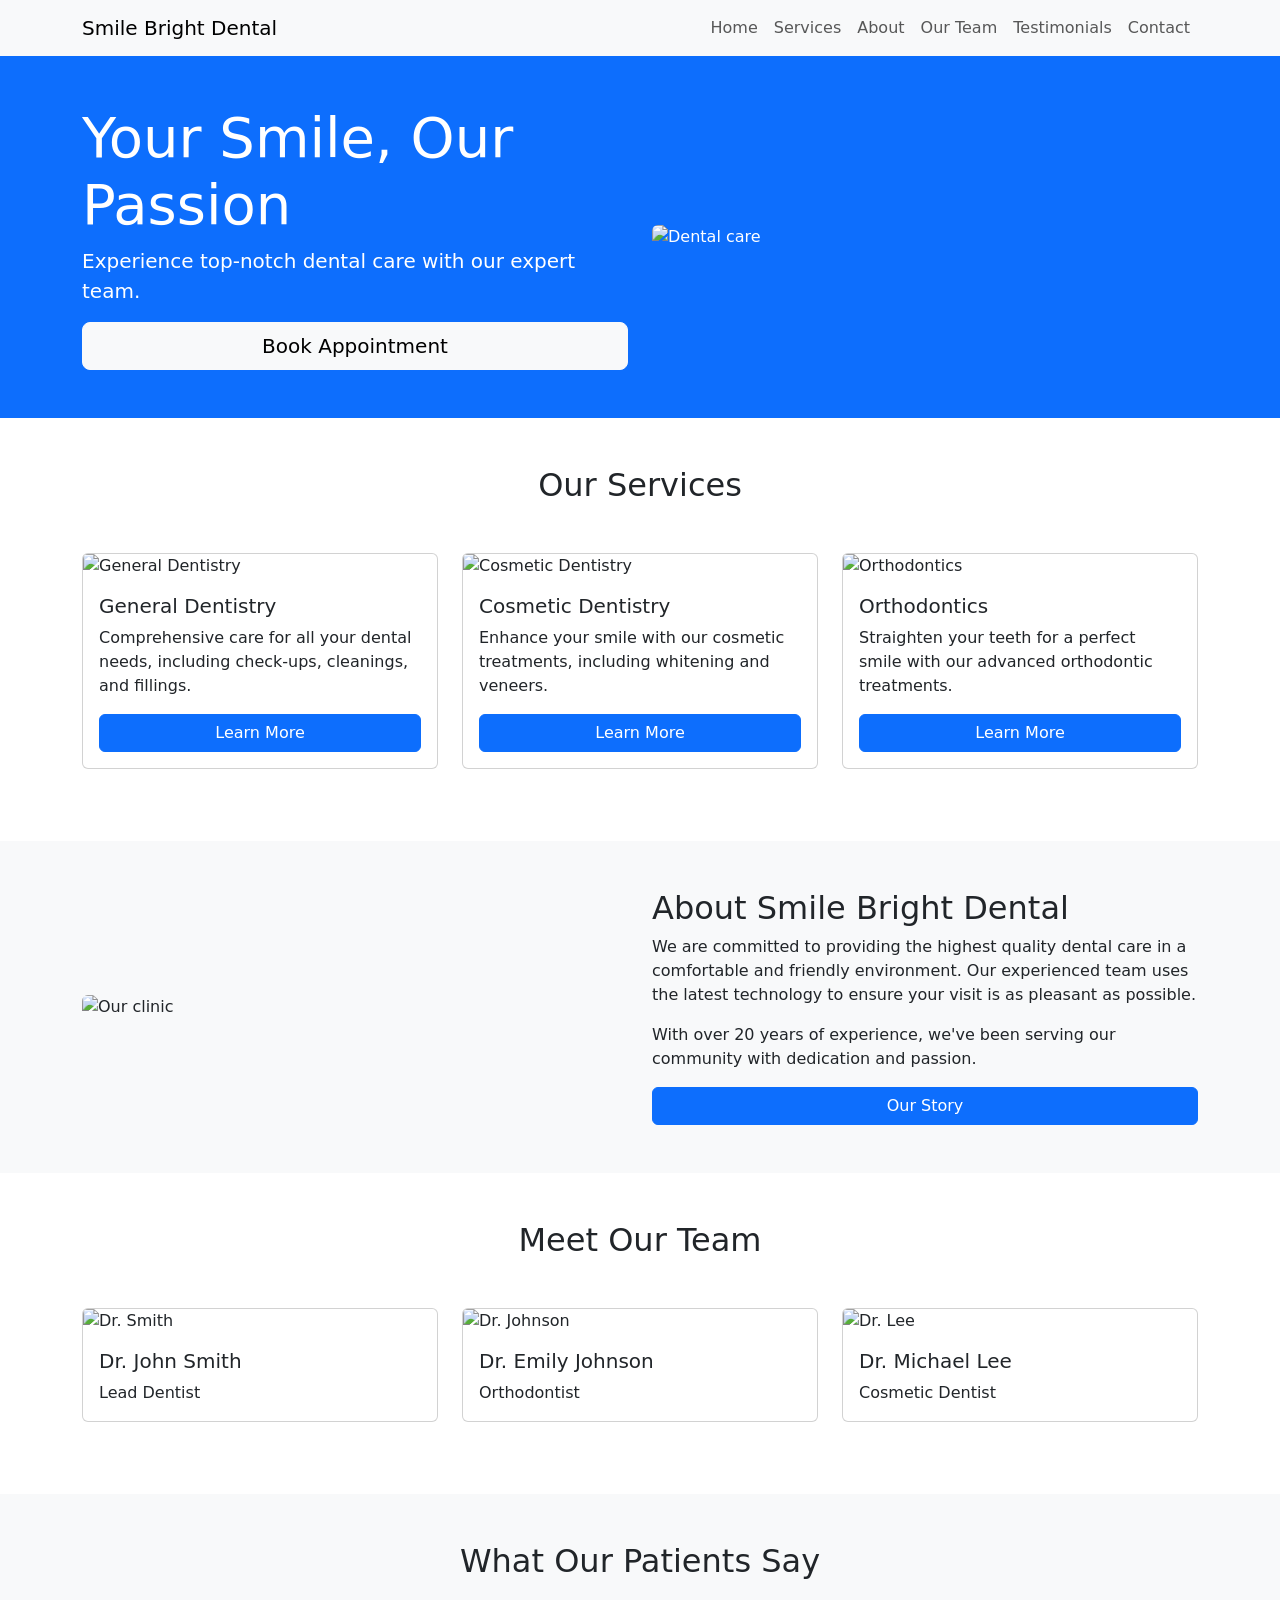
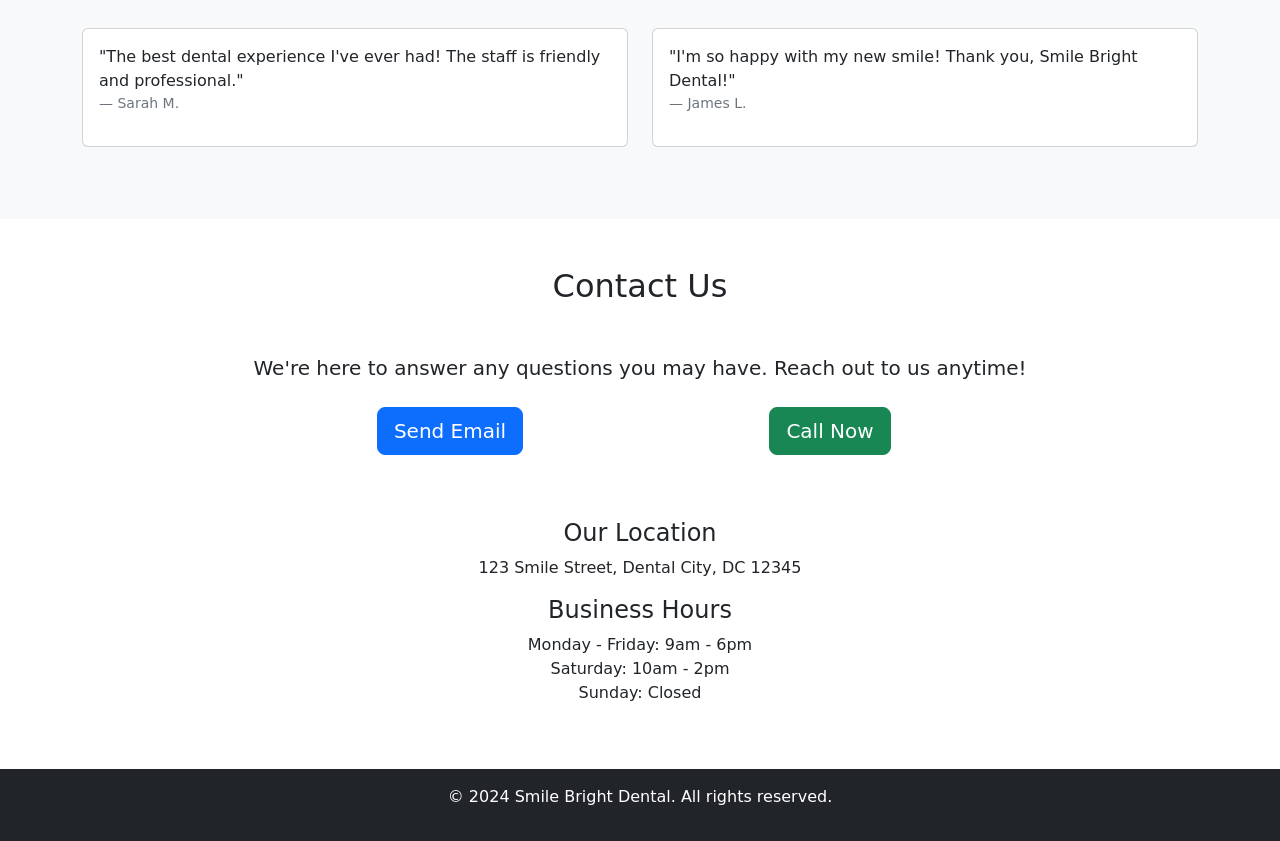
==== index.html @ 61d8b062 "index.html finished" ====
<!DOCTYPE html>
<html lang="en">
<head>
    <meta charset="UTF-8">
    <meta name="viewport" content="width=device-width, initial-scale=1.0">
    <title>Smile Bright Dental</title>
    <link href="https://cdnjs.cloudflare.com/ajax/libs/bootstrap/5.3.0/css/bootstrap.min.css" rel="stylesheet">
    <style>
        .service-card:hover, .team-card:hover {
            transform: translateY(-5px);
            box-shadow: 0 4px 8px rgba(0,0,0,0.1);
            transition: all 0.3s ease;
        }
        .btn-center {
            display: block;
            margin: 0 auto;
        }
    </style>
</head>
<body>
    <!-- Navigation -->
    <nav class="navbar navbar-expand-lg navbar-light bg-light sticky-top">
        <div class="container">
            <a class="navbar-brand" href="#">Smile Bright Dental</a>
            <button class="navbar-toggler" type="button" data-bs-toggle="collapse" data-bs-target="#navbarNav">
                <span class="navbar-toggler-icon"></span>
            </button>
            <div class="collapse navbar-collapse" id="navbarNav">
                <ul class="navbar-nav ms-auto">
                    <li class="nav-item"><a class="nav-link" href="#home">Home</a></li>
                    <li class="nav-item"><a class="nav-link" href="#services">Services</a></li>
                    <li class="nav-item"><a class="nav-link" href="#about">About</a></li>
                    <li class="nav-item"><a class="nav-link" href="#team">Our Team</a></li>
                    <li class="nav-item"><a class="nav-link" href="#testimonials">Testimonials</a></li>
                    <li class="nav-item"><a class="nav-link" href="#contact">Contact</a></li>
                </ul>
            </div>
        </div>
    </nav>

    <!-- Hero Section -->
    <section id="home" class="bg-primary text-white py-5">
        <div class="container">
            <div class="row align-items-center">
                <div class="col-lg-6">
                    <h1 class="display-4">Your Smile, Our Passion</h1>
                    <p class="lead">Experience top-notch dental care with our expert team.</p>
                    <a href="#contact" class="btn btn-light btn-lg btn-center">Book Appointment</a>
                </div>
                <div class="col-lg-6">
                    <img src="/api/placeholder/600/400" alt="Dental care" class="img-fluid rounded">
                </div>
            </div>
        </div>
    </section>

    <!-- Services Section -->
    <section id="services" class="py-5">
        <div class="container">
            <h2 class="text-center mb-5">Our Services</h2>
            <div class="row">
                <div class="col-md-4 mb-4">
                    <div class="card service-card h-100">
                        <img src="/api/placeholder/400/300" alt="General Dentistry" class="card-img-top">
                        <div class="card-body">
                            <h5 class="card-title">General Dentistry</h5>
                            <p class="card-text">Comprehensive care for all your dental needs, including check-ups, cleanings, and fillings.</p>
                            <a href="#" class="btn btn-primary btn-center">Learn More</a>
                        </div>
                    </div>
                </div>
                <div class="col-md-4 mb-4">
                    <div class="card service-card h-100">
                        <img src="/api/placeholder/400/300" alt="Cosmetic Dentistry" class="card-img-top">
                        <div class="card-body">
                            <h5 class="card-title">Cosmetic Dentistry</h5>
                            <p class="card-text">Enhance your smile with our cosmetic treatments, including whitening and veneers.</p>
                            <a href="#" class="btn btn-primary btn-center">Learn More</a>
                        </div>
                    </div>
                </div>
                <div class="col-md-4 mb-4">
                    <div class="card service-card h-100">
                        <img src="/api/placeholder/400/300" alt="Orthodontics" class="card-img-top">
                        <div class="card-body">
                            <h5 class="card-title">Orthodontics</h5>
                            <p class="card-text">Straighten your teeth for a perfect smile with our advanced orthodontic treatments.</p>
                            <a href="#" class="btn btn-primary btn-center">Learn More</a>
                        </div>
                    </div>
                </div>
            </div>
        </div>
    </section>

    <!-- About Section -->
    <section id="about" class="bg-light py-5">
        <div class="container">
            <div class="row align-items-center">
                <div class="col-lg-6">
                    <img src="/api/placeholder/600/400" alt="Our clinic" class="img-fluid rounded">
                </div>
                <div class="col-lg-6">
                    <h2>About Smile Bright Dental</h2>
                    <p>We are committed to providing the highest quality dental care in a comfortable and friendly environment. Our experienced team uses the latest technology to ensure your visit is as pleasant as possible.</p>
                    <p>With over 20 years of experience, we've been serving our community with dedication and passion.</p>
                    <a href="#" class="btn btn-primary btn-center">Our Story</a>
                </div>
            </div>
        </div>
    </section>

    <!-- Team Section -->
    <section id="team" class="py-5">
        <div class="container">
            <h2 class="text-center mb-5">Meet Our Team</h2>
            <div class="row">
                <div class="col-md-4 mb-4">
                    <div class="card team-card">
                        <img src="/api/placeholder/400/400" alt="Dr. Smith" class="card-img-top">
                        <div class="card-body">
                            <h5 class="card-title">Dr. John Smith</h5>
                            <p class="card-text">Lead Dentist</p>
                        </div>
                    </div>
                </div>
                <div class="col-md-4 mb-4">
                    <div class="card team-card">
                        <img src="/api/placeholder/400/400" alt="Dr. Johnson" class="card-img-top">
                        <div class="card-body">
                            <h5 class="card-title">Dr. Emily Johnson</h5>
                            <p class="card-text">Orthodontist</p>
                        </div>
                    </div>
                </div>
                <div class="col-md-4 mb-4">
                    <div class="card team-card">
                        <img src="/api/placeholder/400/400" alt="Dr. Lee" class="card-img-top">
                        <div class="card-body">
                            <h5 class="card-title">Dr. Michael Lee</h5>
                            <p class="card-text">Cosmetic Dentist</p>
                        </div>
                    </div>
                </div>
            </div>
        </div>
    </section>

    <!-- Testimonials Section -->
    <section id="testimonials" class="bg-light py-5">
        <div class="container">
            <h2 class="text-center mb-5">What Our Patients Say</h2>
            <div class="row">
                <div class="col-md-6 mb-4">
                    <div class="card">
                        <div class="card-body">
                            <p class="card-text">"The best dental experience I've ever had! The staff is friendly and professional."</p>
                            <footer class="blockquote-footer">Sarah M.</footer>
                        </div>
                    </div>
                </div>
                <div class="col-md-6 mb-4">
                    <div class="card">
                        <div class="card-body">
                            <p class="card-text">"I'm so happy with my new smile! Thank you, Smile Bright Dental!"</p>
                            <footer class="blockquote-footer">James L.</footer>
                        </div>
                    </div>
                </div>
            </div>
        </div>
    </section>

    <!-- Contact Section -->
    <section id="contact" class="py-5">
        <div class="container text-center">
            <h2 class="mb-5">Contact Us</h2>
            <p class="lead mb-4">We're here to answer any questions you may have. Reach out to us anytime!</p>
            <div class="row justify-content-center">
                <div class="col-md-4 mb-3">
                    <a href="mailto:info@smilebrightdental.com" class="btn btn-primary btn-lg btn-block">Send Email</a>
                </div>
                <div class="col-md-4 mb-3">
                    <a href="tel:+11234567890" class="btn btn-success btn-lg btn-block">Call Now</a>
                </div>
            </div>
            <div class="mt-5">
                <h4>Our Location</h4>
                <p>123 Smile Street, Dental City, DC 12345</p>
                <h4>Business Hours</h4>
                <p>Monday - Friday: 9am - 6pm<br>Saturday: 10am - 2pm<br>Sunday: Closed</p>
            </div>
        </div>
    </section>

    <!-- Footer -->
    <footer class="bg-dark text-white text-center py-3">
        <p>&copy; 2024 Smile Bright Dental. All rights reserved.</p>
    </footer>

    <script src="https://cdnjs.cloudflare.com/ajax/libs/bootstrap/5.3.0/js/bootstrap.bundle.min.js"></script>
</body>
</html>
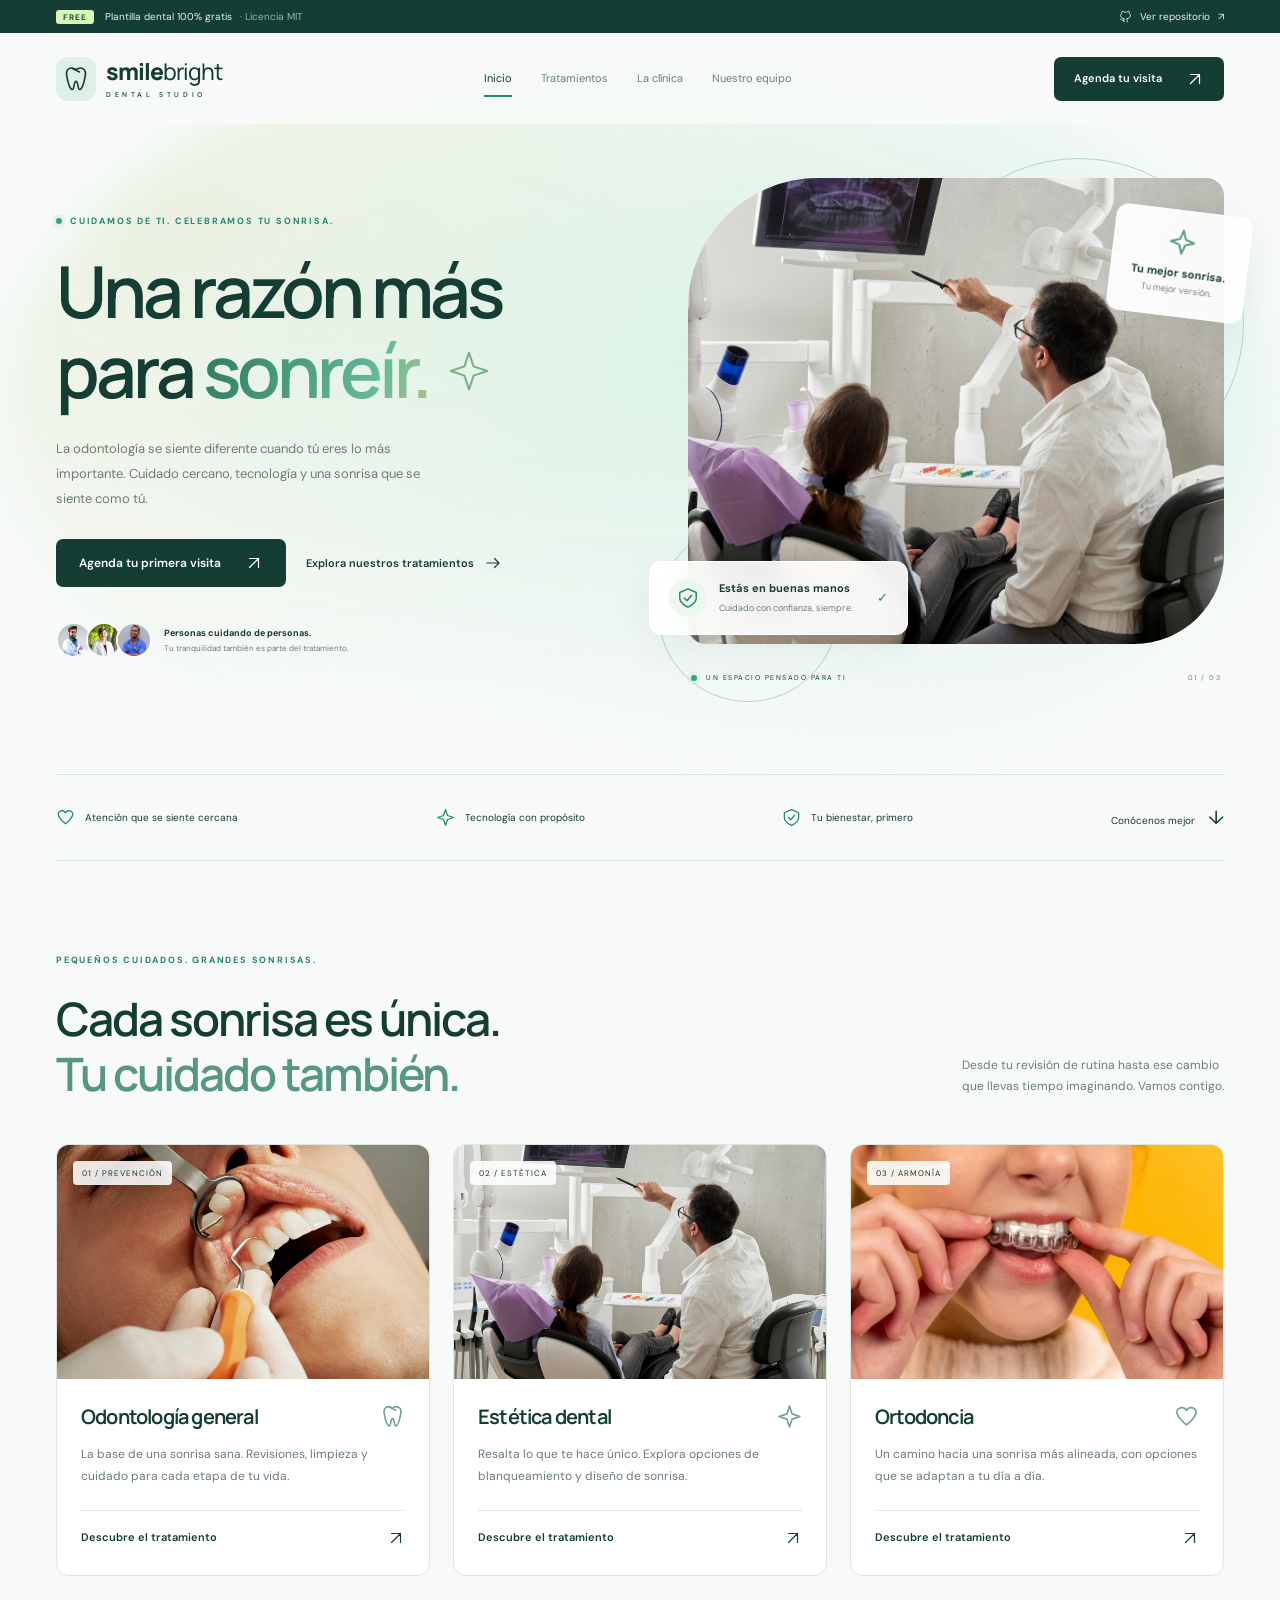
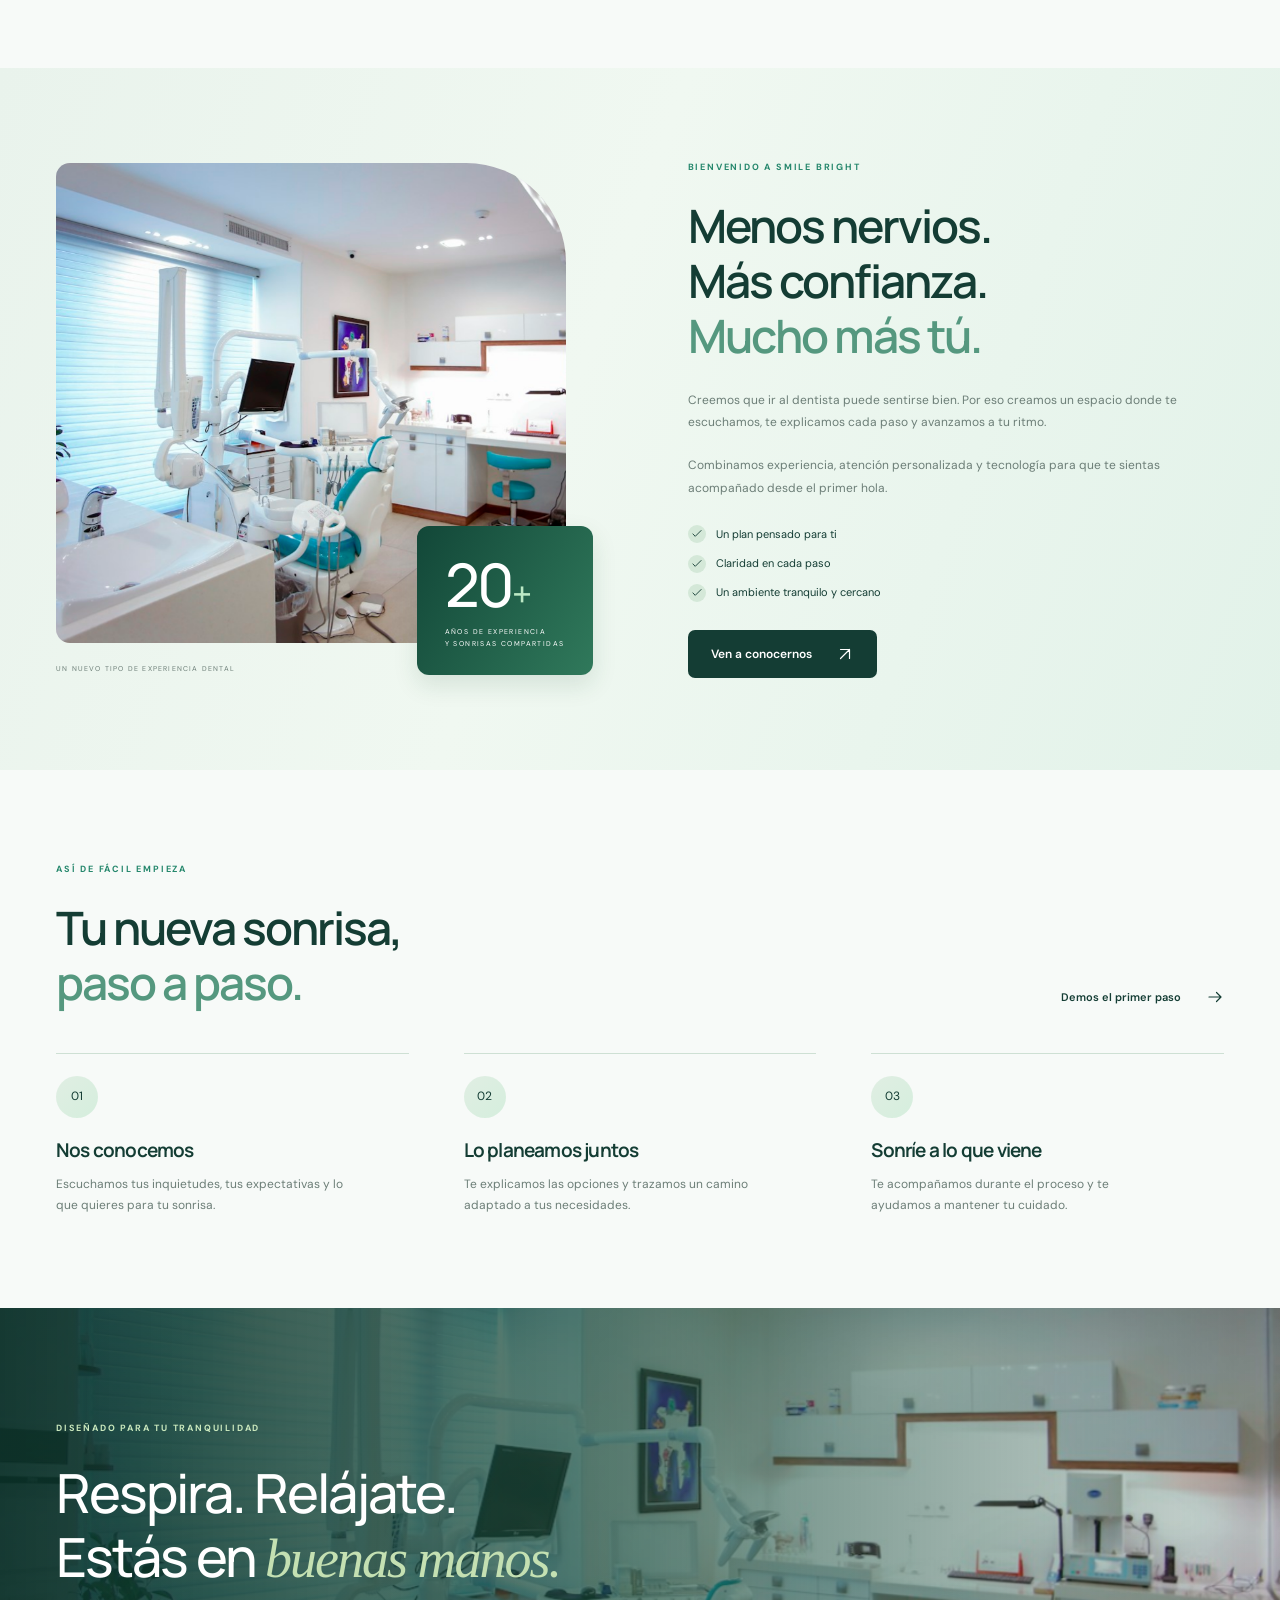
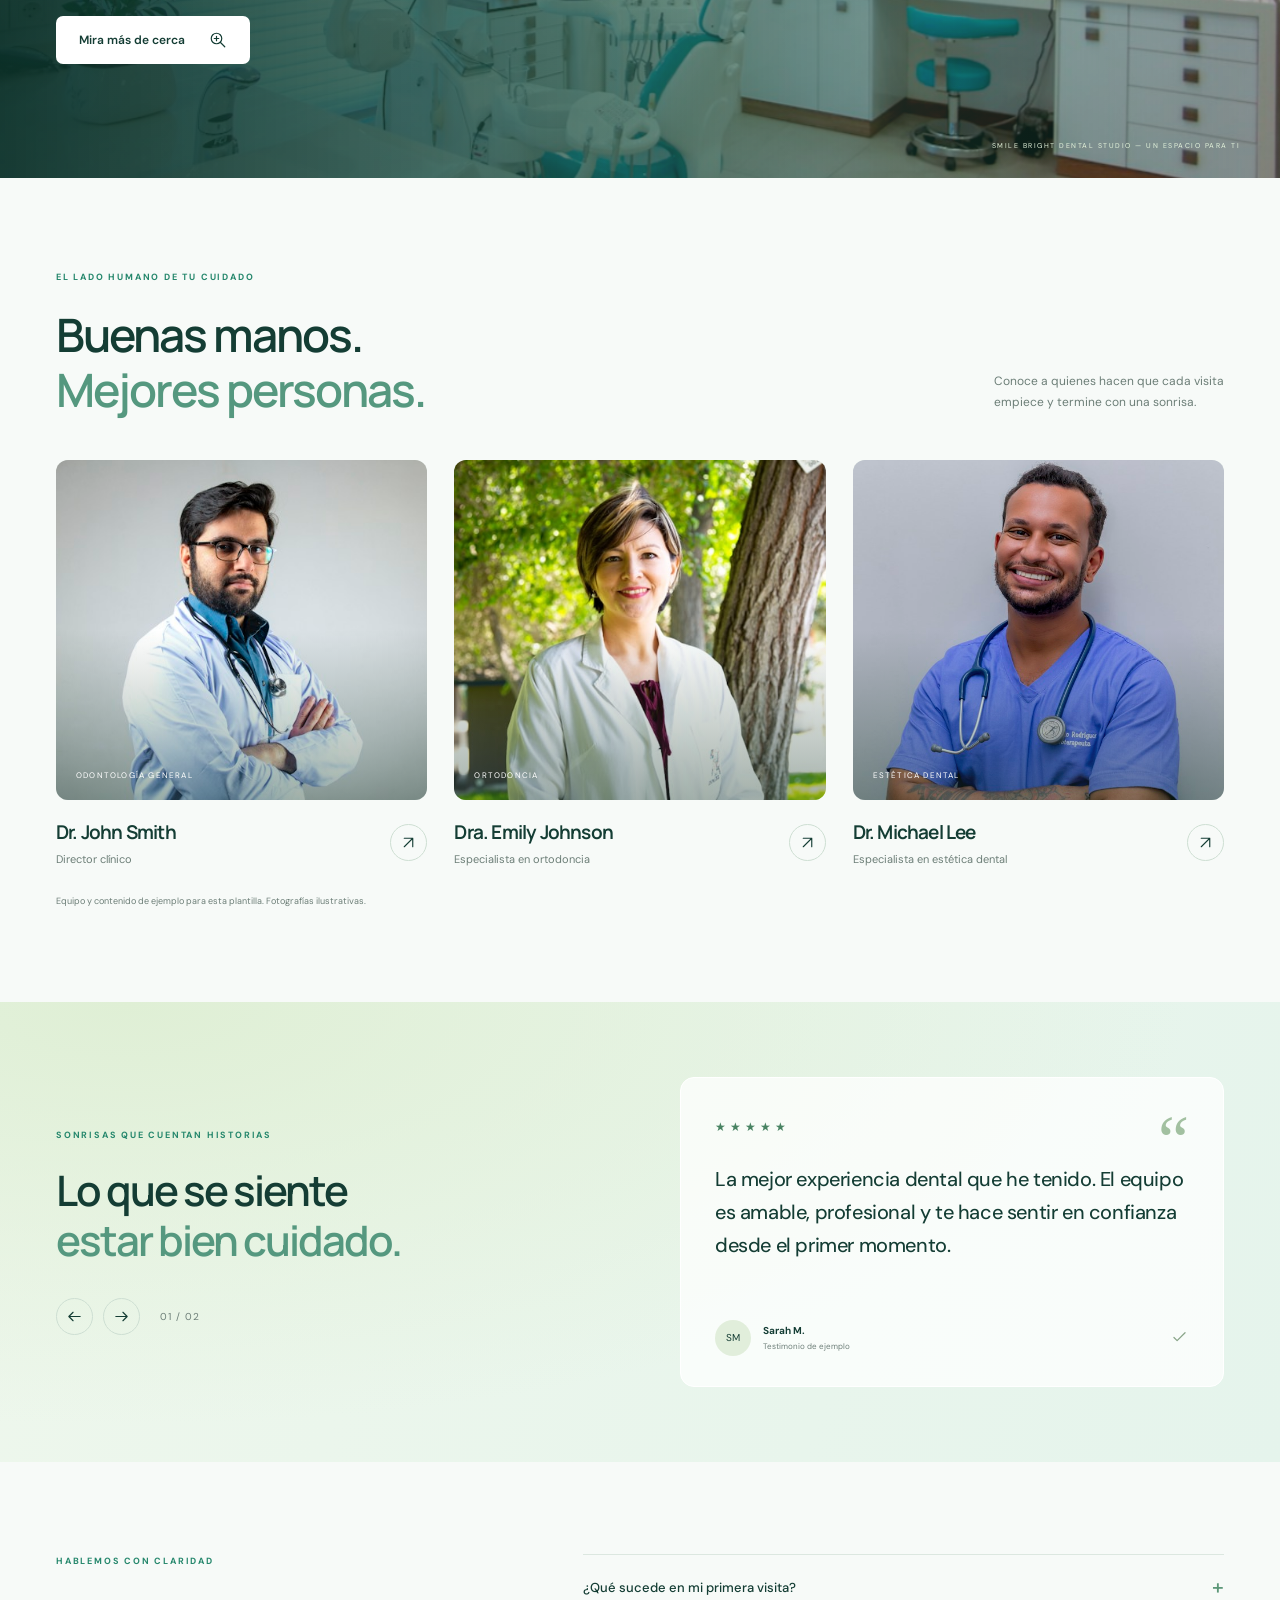
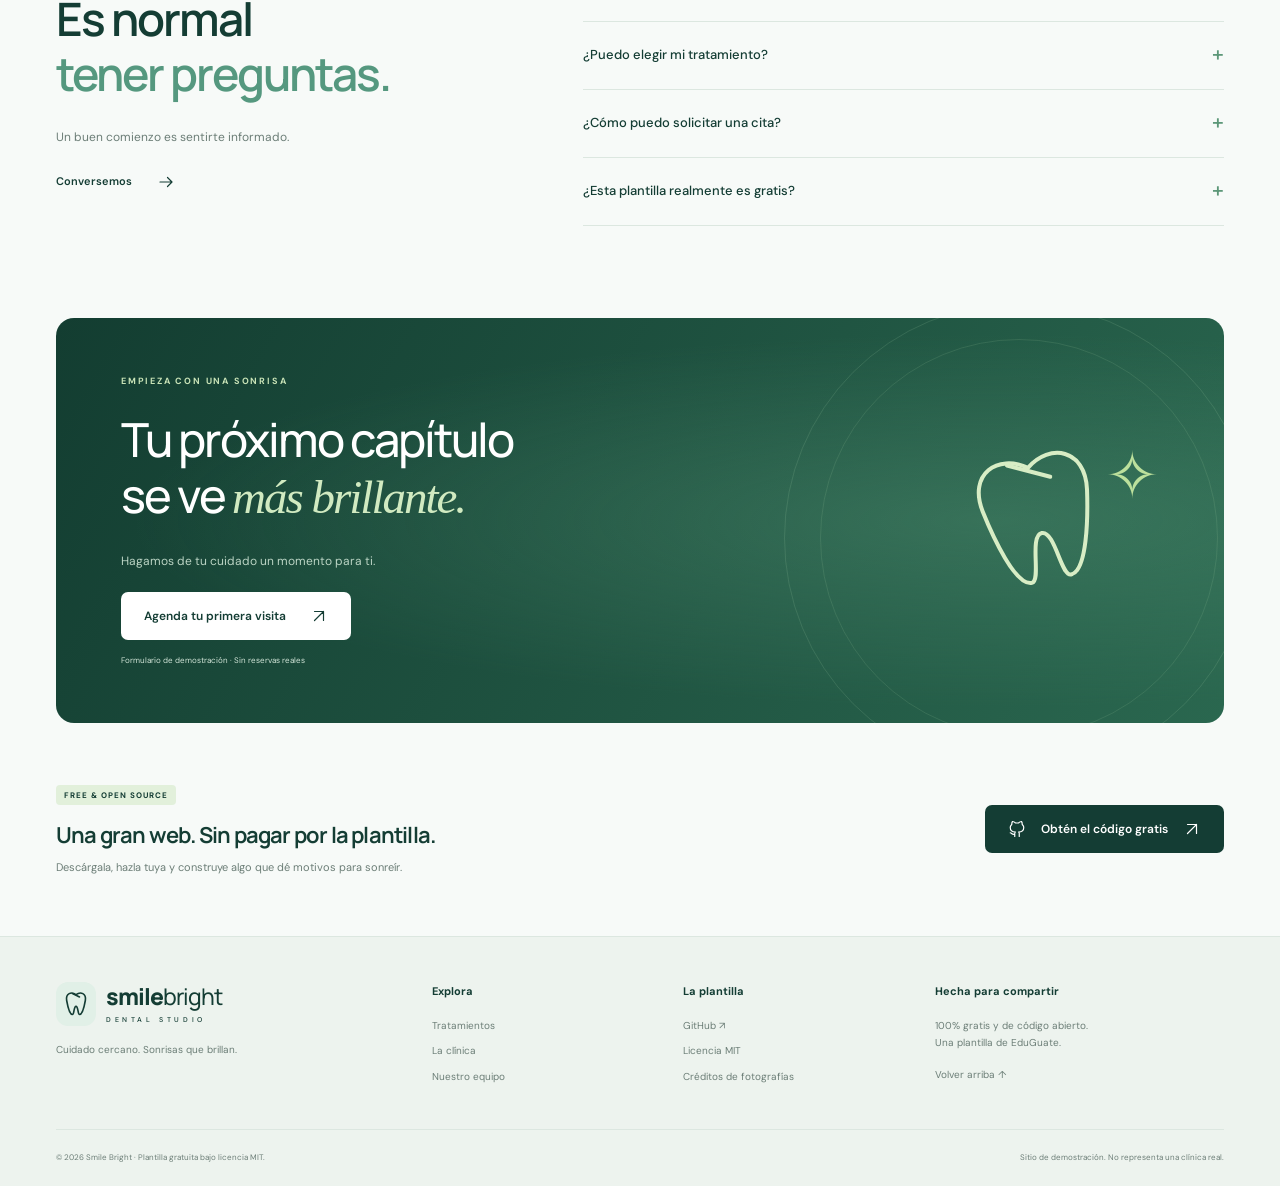
==== commit fdf4bf27: "Redesign Smile Bright Dental template New layout with real photography replacing broken placeholder " ====
--- a/index.html
+++ b/index.html
@@ -1,203 +1,59 @@
-<!DOCTYPE html>
-<html lang="en">
+<!doctype html>
+<html lang="es">
 <head>
-    <meta charset="UTF-8">
-    <meta name="viewport" content="width=device-width, initial-scale=1.0">
-    <title>Smile Bright Dental</title>
-    <link href="https://cdnjs.cloudflare.com/ajax/libs/bootstrap/5.3.0/css/bootstrap.min.css" rel="stylesheet">
-    <style>
-        .service-card:hover, .team-card:hover {
-            transform: translateY(-5px);
-            box-shadow: 0 4px 8px rgba(0,0,0,0.1);
-            transition: all 0.3s ease;
-        }
-        .btn-center {
-            display: block;
-            margin: 0 auto;
-        }
-    </style>
+  <meta charset="utf-8">
+  <meta name="viewport" content="width=device-width, initial-scale=1">
+  <meta name="theme-color" content="#f5faf8">
+  <meta name="description" content="Smile Bright: una plantilla dental gratuita y de código abierto. Diseño moderno, fotografías y una experiencia que te hará sonreír.">
+  <title>Smile Bright — Una razón más para sonreír · Free template</title>
+  <link rel="icon" type="image/svg+xml" href="favicon.svg">
+  <link rel="stylesheet" href="styles.css">
+  <link rel="preload" as="image" href="assets/hero.jpg">
+  <script src="app.js" defer></script>
 </head>
 <body>
-    <!-- Navigation -->
-    <nav class="navbar navbar-expand-lg navbar-light bg-light sticky-top">
-        <div class="container">
-            <a class="navbar-brand" href="#">Smile Bright Dental</a>
-            <button class="navbar-toggler" type="button" data-bs-toggle="collapse" data-bs-target="#navbarNav">
-                <span class="navbar-toggler-icon"></span>
-            </button>
-            <div class="collapse navbar-collapse" id="navbarNav">
-                <ul class="navbar-nav ms-auto">
-                    <li class="nav-item"><a class="nav-link" href="#home">Home</a></li>
-                    <li class="nav-item"><a class="nav-link" href="#services">Services</a></li>
-                    <li class="nav-item"><a class="nav-link" href="#about">About</a></li>
-                    <li class="nav-item"><a class="nav-link" href="#team">Our Team</a></li>
-                    <li class="nav-item"><a class="nav-link" href="#testimonials">Testimonials</a></li>
-                    <li class="nav-item"><a class="nav-link" href="#contact">Contact</a></li>
-                </ul>
-            </div>
-        </div>
-    </nav>
-
-    <!-- Hero Section -->
-    <section id="home" class="bg-primary text-white py-5">
-        <div class="container">
-            <div class="row align-items-center">
-                <div class="col-lg-6">
-                    <h1 class="display-4">Your Smile, Our Passion</h1>
-                    <p class="lead">Experience top-notch dental care with our expert team.</p>
-                    <a href="#contact" class="btn btn-light btn-lg btn-center">Book Appointment</a>
-                </div>
-                <div class="col-lg-6">
-                    <img src="/api/placeholder/600/400" alt="Dental care" class="img-fluid rounded">
-                </div>
-            </div>
-        </div>
+  <a class="skip" href="#main">Saltar al contenido</a>
+  <svg class="symbols" xmlns="http://www.w3.org/2000/svg" aria-hidden="true"><defs>
+    <symbol id="tooth" viewBox="0 0 24 24"><path d="M12 4C8 1 3 3 4 9c.7 4 2.5 12 5 12 1.5 0 1-7 3-7s1.5 7 3 7c2.5 0 4.3-8 5-12 1-6-4-8-8-5Z"/><path d="m9 3 6 3"/></symbol>
+    <symbol id="arrow" viewBox="0 0 24 24"><path d="M4 12h16m-6-6 6 6-6 6"/></symbol>
+    <symbol id="up" viewBox="0 0 24 24"><path d="m6 18 12-12M6 6h12v12"/></symbol>
+    <symbol id="spark" viewBox="0 0 24 24"><path d="m12 2 2.5 7.5L22 12l-7.5 2.5L12 22l-2.5-7.5L2 12l7.5-2.5Z"/></symbol>
+    <symbol id="check" viewBox="0 0 24 24"><path d="m5 12 4 4L19 6"/></symbol>
+    <symbol id="heart" viewBox="0 0 24 24"><path d="M20 5a5 5 0 0 0-8 1 5 5 0 0 0-8-1c-5 5 8 15 8 15S25 10 20 5Z"/></symbol>
+    <symbol id="calendar" viewBox="0 0 24 24"><rect x="3" y="5" width="18" height="16" rx="3"/><path d="M7 3v5m10-5v5M3 11h18m-13 5h2m4 0h2"/></symbol>
+    <symbol id="shield" viewBox="0 0 24 24"><path d="m12 2 9 4v6c0 6-9 10-9 10S3 18 3 12V6Z"/><path d="m8 12 3 3 5-6"/></symbol>
+    <symbol id="close" viewBox="0 0 24 24"><path d="m6 6 12 12M6 18 18 6"/></symbol>
+    <symbol id="zoom" viewBox="0 0 24 24"><circle cx="10" cy="10" r="7"/><path d="m15 15 6 6M7 10h6m-3-3v6"/></symbol>
+    <symbol id="github" viewBox="0 0 24 24"><path d="M9 19c-4 1-4-2-6-2m12 5v-4c0-1-.3-2-1-2 4 0 7-2 7-6 0-2-1-3-2-4 0-1 0-3-1-4-2 0-4 2-4 2h-4S8 2 6 2C5 3 5 5 5 6c-1 1-2 2-2 4 0 4 3 6 7 6-.7 0-1 1-1 2v4"/></symbol>
+  </defs></svg>
+  <header class="header">
+    <div class="free-bar"><div class="container"><span><b>FREE</b> Plantilla dental 100% gratis <span class="license">· Licencia MIT</span></span><a href="https://github.com/EduGuate/DenthalBootstrapTheme" target="_blank" rel="noopener noreferrer"><svg><use href="#github"/></svg> Ver repositorio <span>↗</span></a></div></div>
+    <div class="nav container"><a class="brand" href="#home" aria-label="Smile Bright, inicio"><span class="brand-icon"><svg><use href="#tooth"/></svg></span><span>smile<span class="brand-light">bright</span><small>DENTAL STUDIO</small></span></a><nav id="navigation" aria-label="Navegación principal"><a class="active" href="#home">Inicio</a><a href="#services">Tratamientos</a><a href="#about">La clínica</a><a href="#team">Nuestro equipo</a></nav><button class="button button-dark nav-book" data-book>Agenda tu visita <svg><use href="#up"/></svg></button><button class="menu" aria-label="Abrir menú" aria-controls="navigation" aria-expanded="false"><span></span><span></span></button></div>
+    <div class="scroll-progress" aria-hidden="true"></div>
+  </header>
+  <main id="main">
+    <section class="hero container" id="home" aria-labelledby="hero-title"><div class="hero-glow" aria-hidden="true"></div>
+      <div class="hero-copy"><p class="eyebrow"><span class="live-dot"></span> CUIDAMOS DE TI. CELEBRAMOS TU SONRISA.</p><h1 id="hero-title">Una razón más<br>para <span class="gradient-text">sonreír.</span><svg class="title-spark"><use href="#spark"/></svg></h1><p class="hero-description">La odontología se siente diferente cuando tú eres lo más importante. Cuidado cercano, tecnología y una sonrisa que se siente como tú.</p><div class="hero-actions"><button class="button button-dark" data-book>Agenda tu primera visita <svg><use href="#up"/></svg></button><a class="button button-plain" href="#services">Explora nuestros tratamientos <svg><use href="#arrow"/></svg></a></div><div class="hero-trust"><div class="avatars"><img src="assets/doctor-john.jpg" alt="" width="42" height="42"><img src="assets/doctor-emily.jpg" alt="" width="42" height="42"><img src="assets/doctor-michael.jpg" alt="" width="42" height="42"></div><p><strong>Personas cuidando de personas.</strong><span>Tu tranquilidad también es parte del tratamiento.</span></p></div></div>
+      <div class="hero-visual"><div class="orbit orbit-one"></div><div class="orbit orbit-two"></div><button class="hero-photo photo-zoom" data-image="assets/hero.jpg" data-caption="Un cuidado que comienza escuchándote" aria-label="Ampliar imagen de la consulta dental"><img src="assets/hero.jpg" alt="Dentista explicando una radiografía a su paciente" width="1400" height="1050" fetchpriority="high"><span class="zoom-hint"><svg><use href="#zoom"/></svg></span></button><div class="floating-card care-card"><span class="round-icon"><svg><use href="#shield"/></svg></span><div><strong>Estás en buenas manos</strong><span>Cuidado con confianza, siempre.</span></div><span class="tiny-check">✓</span></div><div class="floating-card smile-card"><svg><use href="#spark"/></svg><strong>Tu mejor sonrisa.</strong><span>Tu mejor versión.</span></div><div class="photo-caption"><span class="live-dot"></span> UN ESPACIO PENSADO PARA TI <span>01 / 03</span></div></div>
     </section>
-
-    <!-- Services Section -->
-    <section id="services" class="py-5">
-        <div class="container">
-            <h2 class="text-center mb-5">Our Services</h2>
-            <div class="row">
-                <div class="col-md-4 mb-4">
-                    <div class="card service-card h-100">
-                        <img src="/api/placeholder/400/300" alt="General Dentistry" class="card-img-top">
-                        <div class="card-body">
-                            <h5 class="card-title">General Dentistry</h5>
-                            <p class="card-text">Comprehensive care for all your dental needs, including check-ups, cleanings, and fillings.</p>
-                            <a href="#" class="btn btn-primary btn-center">Learn More</a>
-                        </div>
-                    </div>
-                </div>
-                <div class="col-md-4 mb-4">
-                    <div class="card service-card h-100">
-                        <img src="/api/placeholder/400/300" alt="Cosmetic Dentistry" class="card-img-top">
-                        <div class="card-body">
-                            <h5 class="card-title">Cosmetic Dentistry</h5>
-                            <p class="card-text">Enhance your smile with our cosmetic treatments, including whitening and veneers.</p>
-                            <a href="#" class="btn btn-primary btn-center">Learn More</a>
-                        </div>
-                    </div>
-                </div>
-                <div class="col-md-4 mb-4">
-                    <div class="card service-card h-100">
-                        <img src="/api/placeholder/400/300" alt="Orthodontics" class="card-img-top">
-                        <div class="card-body">
-                            <h5 class="card-title">Orthodontics</h5>
-                            <p class="card-text">Straighten your teeth for a perfect smile with our advanced orthodontic treatments.</p>
-                            <a href="#" class="btn btn-primary btn-center">Learn More</a>
-                        </div>
-                    </div>
-                </div>
-            </div>
-        </div>
-    </section>
-
-    <!-- About Section -->
-    <section id="about" class="bg-light py-5">
-        <div class="container">
-            <div class="row align-items-center">
-                <div class="col-lg-6">
-                    <img src="/api/placeholder/600/400" alt="Our clinic" class="img-fluid rounded">
-                </div>
-                <div class="col-lg-6">
-                    <h2>About Smile Bright Dental</h2>
-                    <p>We are committed to providing the highest quality dental care in a comfortable and friendly environment. Our experienced team uses the latest technology to ensure your visit is as pleasant as possible.</p>
-                    <p>With over 20 years of experience, we've been serving our community with dedication and passion.</p>
-                    <a href="#" class="btn btn-primary btn-center">Our Story</a>
-                </div>
-            </div>
-        </div>
-    </section>
-
-    <!-- Team Section -->
-    <section id="team" class="py-5">
-        <div class="container">
-            <h2 class="text-center mb-5">Meet Our Team</h2>
-            <div class="row">
-                <div class="col-md-4 mb-4">
-                    <div class="card team-card">
-                        <img src="/api/placeholder/400/400" alt="Dr. Smith" class="card-img-top">
-                        <div class="card-body">
-                            <h5 class="card-title">Dr. John Smith</h5>
-                            <p class="card-text">Lead Dentist</p>
-                        </div>
-                    </div>
-                </div>
-                <div class="col-md-4 mb-4">
-                    <div class="card team-card">
-                        <img src="/api/placeholder/400/400" alt="Dr. Johnson" class="card-img-top">
-                        <div class="card-body">
-                            <h5 class="card-title">Dr. Emily Johnson</h5>
-                            <p class="card-text">Orthodontist</p>
-                        </div>
-                    </div>
-                </div>
-                <div class="col-md-4 mb-4">
-                    <div class="card team-card">
-                        <img src="/api/placeholder/400/400" alt="Dr. Lee" class="card-img-top">
-                        <div class="card-body">
-                            <h5 class="card-title">Dr. Michael Lee</h5>
-                            <p class="card-text">Cosmetic Dentist</p>
-                        </div>
-                    </div>
-                </div>
-            </div>
-        </div>
-    </section>
-
-    <!-- Testimonials Section -->
-    <section id="testimonials" class="bg-light py-5">
-        <div class="container">
-            <h2 class="text-center mb-5">What Our Patients Say</h2>
-            <div class="row">
-                <div class="col-md-6 mb-4">
-                    <div class="card">
-                        <div class="card-body">
-                            <p class="card-text">"The best dental experience I've ever had! The staff is friendly and professional."</p>
-                            <footer class="blockquote-footer">Sarah M.</footer>
-                        </div>
-                    </div>
-                </div>
-                <div class="col-md-6 mb-4">
-                    <div class="card">
-                        <div class="card-body">
-                            <p class="card-text">"I'm so happy with my new smile! Thank you, Smile Bright Dental!"</p>
-                            <footer class="blockquote-footer">James L.</footer>
-                        </div>
-                    </div>
-                </div>
-            </div>
-        </div>
-    </section>
-
-    <!-- Contact Section -->
-    <section id="contact" class="py-5">
-        <div class="container text-center">
-            <h2 class="mb-5">Contact Us</h2>
-            <p class="lead mb-4">We're here to answer any questions you may have. Reach out to us anytime!</p>
-            <div class="row justify-content-center">
-                <div class="col-md-4 mb-3">
-                    <a href="mailto:info@smilebrightdental.com" class="btn btn-primary btn-lg btn-block">Send Email</a>
-                </div>
-                <div class="col-md-4 mb-3">
-                    <a href="tel:+11234567890" class="btn btn-success btn-lg btn-block">Call Now</a>
-                </div>
-            </div>
-            <div class="mt-5">
-                <h4>Our Location</h4>
-                <p>123 Smile Street, Dental City, DC 12345</p>
-                <h4>Business Hours</h4>
-                <p>Monday - Friday: 9am - 6pm<br>Saturday: 10am - 2pm<br>Sunday: Closed</p>
-            </div>
-        </div>
-    </section>
-
-    <!-- Footer -->
-    <footer class="bg-dark text-white text-center py-3">
-        <p>&copy; 2024 Smile Bright Dental. All rights reserved.</p>
-    </footer>
-
-    <script src="https://cdnjs.cloudflare.com/ajax/libs/bootstrap/5.3.0/js/bootstrap.bundle.min.js"></script>
+    <div class="benefits container reveal"><span><svg><use href="#heart"/></svg> Atención que se siente cercana</span><span><svg><use href="#spark"/></svg> Tecnología con propósito</span><span><svg><use href="#shield"/></svg> Tu bienestar, primero</span><a href="#services">Conócenos mejor <span>↓</span></a></div>
+    <section class="services section container" id="services" aria-labelledby="services-title"><div class="section-heading reveal"><div><p class="eyebrow">PEQUEÑOS CUIDADOS. GRANDES SONRISAS.</p><h2 id="services-title">Cada sonrisa es única.<br><span>Tu cuidado también.</span></h2></div><p>Desde tu revisión de rutina hasta ese cambio<br>que llevas tiempo imaginando. Vamos contigo.</p></div><div class="service-grid">
+      <article class="service-card reveal"><button class="service-image photo-zoom" data-image="assets/dental-care.jpg" data-caption="Odontología general" aria-label="Ampliar imagen de odontología general"><img src="assets/dental-care.jpg" alt="Revisión dental con un espejo de exploración" loading="lazy" width="1400" height="1050"><span class="image-label">01 / PREVENCIÓN</span><span class="zoom-hint"><svg><use href="#zoom"/></svg></span></button><div class="service-body"><div class="service-title"><h3>Odontología general</h3><svg><use href="#tooth"/></svg></div><p>La base de una sonrisa sana. Revisiones, limpieza y cuidado para cada etapa de tu vida.</p><button class="text-link" data-treatment="general">Descubre el tratamiento <svg><use href="#up"/></svg></button></div></article>
+      <article class="service-card reveal"><button class="service-image photo-zoom" data-image="assets/hero.jpg" data-caption="Un plan estético personalizado" aria-label="Ampliar imagen de consulta estética"><img src="assets/hero.jpg" alt="Consulta personalizada entre un dentista y su paciente" loading="lazy" width="1400" height="1050"><span class="image-label">02 / ESTÉTICA</span><span class="zoom-hint"><svg><use href="#zoom"/></svg></span></button><div class="service-body"><div class="service-title"><h3>Estética dental</h3><svg><use href="#spark"/></svg></div><p>Resalta lo que te hace único. Explora opciones de blanqueamiento y diseño de sonrisa.</p><button class="text-link" data-treatment="aesthetic">Descubre el tratamiento <svg><use href="#up"/></svg></button></div></article>
+      <article class="service-card reveal"><button class="service-image photo-zoom" data-image="assets/dentist.jpg" data-caption="Ortodoncia y alineadores" aria-label="Ampliar imagen de alineadores"><img src="assets/dentist.jpg" alt="Persona mostrando un alineador dental transparente" loading="lazy" width="900" height="600"><span class="image-label">03 / ARMONÍA</span><span class="zoom-hint"><svg><use href="#zoom"/></svg></span></button><div class="service-body"><div class="service-title"><h3>Ortodoncia</h3><svg><use href="#heart"/></svg></div><p>Un camino hacia una sonrisa más alineada, con opciones que se adaptan a tu día a día.</p><button class="text-link" data-treatment="orthodontics">Descubre el tratamiento <svg><use href="#up"/></svg></button></div></article>
+    </div></section>
+    <section class="about section" id="about" aria-labelledby="about-title"><div class="container about-grid"><div class="about-visual reveal"><button class="about-photo photo-zoom scroll-image" data-image="assets/clinic.jpg" data-caption="Un espacio para sentirte tranquilo" aria-label="Ampliar fotografía de la clínica"><img src="assets/clinic.jpg" alt="Consultorio luminoso con equipo dental y una silla turquesa" loading="lazy" width="1200" height="802"><span class="zoom-hint"><svg><use href="#zoom"/></svg></span></button><div class="experience"><strong>20<span>+</span></strong><p>AÑOS DE EXPERIENCIA<br>Y SONRISAS COMPARTIDAS</p></div><span class="visual-note">UN NUEVO TIPO DE EXPERIENCIA DENTAL</span></div><div class="about-copy reveal"><p class="eyebrow">BIENVENIDO A SMILE BRIGHT</p><h2 id="about-title">Menos nervios.<br>Más confianza.<br><span>Mucho más tú.</span></h2><p>Creemos que ir al dentista puede sentirse bien. Por eso creamos un espacio donde te escuchamos, te explicamos cada paso y avanzamos a tu ritmo.</p><p>Combinamos experiencia, atención personalizada y tecnología para que te sientas acompañado desde el primer hola.</p><div class="check-list"><span><svg><use href="#check"/></svg> Un plan pensado para ti</span><span><svg><use href="#check"/></svg> Claridad en cada paso</span><span><svg><use href="#check"/></svg> Un ambiente tranquilo y cercano</span></div><button class="button button-dark" data-book>Ven a conocernos <svg><use href="#up"/></svg></button></div></div></section>
+    <section class="journey section container" aria-labelledby="journey-title"><div class="section-heading reveal"><div><p class="eyebrow">ASÍ DE FÁCIL EMPIEZA</p><h2 id="journey-title">Tu nueva sonrisa,<br><span>paso a paso.</span></h2></div><a class="text-link" href="#contact">Demos el primer paso <svg><use href="#arrow"/></svg></a></div><div class="steps"><article class="step reveal"><span class="step-number">01</span><h3>Nos conocemos</h3><p>Escuchamos tus inquietudes, tus expectativas y lo que quieres para tu sonrisa.</p></article><article class="step reveal"><span class="step-number">02</span><h3>Lo planeamos juntos</h3><p>Te explicamos las opciones y trazamos un camino adaptado a tus necesidades.</p></article><article class="step reveal"><span class="step-number">03</span><h3>Sonríe a lo que viene</h3><p>Te acompañamos durante el proceso y te ayudamos a mantener tu cuidado.</p></article></div></section>
+    <section class="immersive" aria-label="Una experiencia dental diferente"><div class="immersive-image scroll-image"><img src="assets/clinic.jpg" alt="Vista de un consultorio dental moderno y luminoso" loading="lazy" width="1200" height="802"></div><div class="immersive-shade"></div><div class="container immersive-copy reveal"><p class="eyebrow">DISEÑADO PARA TU TRANQUILIDAD</p><h2>Respira. Relájate.<br>Estás en <em>buenas manos.</em></h2><button class="button button-white" data-image="assets/clinic.jpg" data-caption="Conoce nuestro espacio">Mira más de cerca <svg><use href="#zoom"/></svg></button></div><span class="immersive-label">SMILE BRIGHT DENTAL STUDIO — UN ESPACIO PARA TI</span></section>
+    <section class="team section container" id="team" aria-labelledby="team-title"><div class="section-heading reveal"><div><p class="eyebrow">EL LADO HUMANO DE TU CUIDADO</p><h2 id="team-title">Buenas manos.<br><span>Mejores personas.</span></h2></div><p>Conoce a quienes hacen que cada visita<br>empiece y termine con una sonrisa.</p></div><div class="team-grid"><article class="team-card reveal"><div class="team-photo"><img src="assets/doctor-john.jpg" alt="Retrato ilustrativo de un profesional de salud" loading="lazy" width="650" height="800"><span>ODONTOLOGÍA GENERAL</span></div><div><h3>Dr. John Smith</h3><p>Director clínico</p><button class="circle-button" data-team="john" aria-label="Conocer al Dr. John Smith"><svg><use href="#up"/></svg></button></div></article><article class="team-card reveal"><div class="team-photo"><img src="assets/doctor-emily.jpg" alt="Retrato ilustrativo de una profesional de salud" loading="lazy" width="650" height="800"><span>ORTODONCIA</span></div><div><h3>Dra. Emily Johnson</h3><p>Especialista en ortodoncia</p><button class="circle-button" data-team="emily" aria-label="Conocer a la Dra. Emily Johnson"><svg><use href="#up"/></svg></button></div></article><article class="team-card reveal"><div class="team-photo"><img src="assets/doctor-michael.jpg" alt="Retrato ilustrativo de un profesional sanitario" loading="lazy" width="650" height="800"><span>ESTÉTICA DENTAL</span></div><div><h3>Dr. Michael Lee</h3><p>Especialista en estética dental</p><button class="circle-button" data-team="michael" aria-label="Conocer al Dr. Michael Lee"><svg><use href="#up"/></svg></button></div></article></div><p class="demo-caption">Equipo y contenido de ejemplo para esta plantilla. Fotografías ilustrativas.</p></section>
+    <section class="testimonials" id="testimonials" aria-labelledby="testimonials-title"><div class="container testimonial-grid"><div class="reveal"><p class="eyebrow">SONRISAS QUE CUENTAN HISTORIAS</p><h2 id="testimonials-title">Lo que se siente<br><span>estar bien cuidado.</span></h2><div class="quote-controls"><button class="circle-button" id="quote-prev" aria-label="Testimonio anterior"><svg class="reverse"><use href="#arrow"/></svg></button><button class="circle-button" id="quote-next" aria-label="Siguiente testimonio"><svg><use href="#arrow"/></svg></button><span id="quote-index">01 / 02</span></div></div><div class="quote-card reveal" aria-live="polite"><div class="quote-top"><span>★★★★★</span><span class="quote-mark">“</span></div><blockquote id="quote-text">La mejor experiencia dental que he tenido. El equipo es amable, profesional y te hace sentir en confianza desde el primer momento.</blockquote><div class="quote-person"><span id="quote-avatar">SM</span><div><strong id="quote-author">Sarah M.</strong><small>Testimonio de ejemplo</small></div><svg><use href="#check"/></svg></div></div></div></section>
+    <section class="faq section container" aria-labelledby="faq-title"><div class="faq-intro reveal"><p class="eyebrow">HABLEMOS CON CLARIDAD</p><h2 id="faq-title">Es normal<br><span>tener preguntas.</span></h2><p>Un buen comienzo es sentirte informado.</p><button class="text-link" data-book>Conversemos <svg><use href="#arrow"/></svg></button></div><div class="faq-list reveal"><details><summary>¿Qué sucede en mi primera visita?<span>+</span></summary><p>La primera visita es un espacio para conversar sobre tus necesidades y revisar las opciones de atención. El equipo de la clínica te indicará qué documentación llevar y cómo prepararte.</p></details><details><summary>¿Puedo elegir mi tratamiento?<span>+</span></summary><p>Puedes compartir lo que buscas y resolver tus dudas. El profesional te explicará qué opciones son adecuadas después de realizar una valoración personalizada.</p></details><details><summary>¿Cómo puedo solicitar una cita?<span>+</span></summary><p>Usa el botón “Agenda tu visita” para explorar el formulario. Esta es una demostración: no se envían datos ni se reservan citas reales.</p></details><details><summary>¿Esta plantilla realmente es gratis?<span>+</span></summary><p>Sí. Puedes descargarla, modificarla y usarla bajo la licencia MIT, conservando el aviso de licencia. <a href="https://github.com/EduGuate/DenthalBootstrapTheme" target="_blank" rel="noopener noreferrer">Encuentra el código en GitHub ↗</a>. Las fotografías de Unsplash tienen su propia licencia.</p></details></div></section>
+    <section class="contact container" id="contact" aria-labelledby="contact-title"><div class="contact-orbit" aria-hidden="true"></div><div class="contact-copy reveal"><p class="eyebrow">EMPIEZA CON UNA SONRISA</p><h2 id="contact-title">Tu próximo capítulo<br>se ve <em>más brillante.</em></h2><p>Hagamos de tu cuidado un momento para ti.</p><button class="button button-white" data-book>Agenda tu primera visita <svg><use href="#up"/></svg></button><span class="contact-note">Formulario de demostración · Sin reservas reales</span></div><div class="contact-graphic" aria-hidden="true"><svg><use href="#tooth"/></svg><span class="graphic-spark">✧</span></div></section>
+    <section class="opensource container reveal"><div><span class="free-pill">FREE & OPEN SOURCE</span><h3>Una gran web. Sin pagar por la plantilla.</h3><p>Descárgala, hazla tuya y construye algo que dé motivos para sonreír.</p></div><a class="button button-dark" href="https://github.com/EduGuate/DenthalBootstrapTheme" target="_blank" rel="noopener noreferrer"><svg><use href="#github"/></svg> Obtén el código gratis <svg><use href="#up"/></svg></a></section>
+  </main>
+  <footer class="footer"><div class="container"><div class="footer-top"><div><a class="brand" href="#home"><span class="brand-icon"><svg><use href="#tooth"/></svg></span><span>smile<span class="brand-light">bright</span><small>DENTAL STUDIO</small></span></a><p>Cuidado cercano. Sonrisas que brillan.</p></div><div><strong>Explora</strong><a href="#services">Tratamientos</a><a href="#about">La clínica</a><a href="#team">Nuestro equipo</a></div><div><strong>La plantilla</strong><a href="https://github.com/EduGuate/DenthalBootstrapTheme" target="_blank" rel="noopener noreferrer">GitHub ↗</a><a href="LICENSE">Licencia MIT</a><a href="assets/CREDITS.md">Créditos de fotografías</a></div><div><strong>Hecha para compartir</strong><p>100% gratis y de código abierto.<br>Una plantilla de EduGuate.</p><a class="back-top" href="#home">Volver arriba ↑</a></div></div><div class="footer-bottom"><span>© <span id="year">2026</span> Smile Bright · Plantilla gratuita bajo licencia MIT.</span><span>Sitio de demostración. No representa una clínica real.</span></div></div></footer>
+  <dialog id="info-dialog" aria-labelledby="info-title"><button class="dialog-close circle-button" aria-label="Cerrar información"><svg><use href="#close"/></svg></button><p class="eyebrow" id="info-label"></p><h2 id="info-title"></h2><p id="info-copy"></p><button class="button button-dark" data-book>Explorar agenda <svg><use href="#calendar"/></svg></button></dialog>
+  <dialog id="image-dialog" aria-label="Imagen ampliada"><button class="dialog-close circle-button" aria-label="Cerrar imagen"><svg><use href="#close"/></svg></button><img id="expanded-image" alt=""><p id="image-caption"></p></dialog>
+  <dialog id="booking-dialog" aria-labelledby="booking-title"><button class="dialog-close circle-button" aria-label="Cerrar agenda"><svg><use href="#close"/></svg></button><p class="eyebrow">UN PRIMER PASO PARA TI</p><h2 id="booking-title">Hagamos espacio<br>para <span>tu sonrisa.</span></h2><p class="booking-note">Agenda de demostración. Tus datos no se envían ni se guardan. No se crea una cita real.</p><form id="booking-form"><label for="visitor-name">Tu nombre</label><input id="visitor-name" name="name" autocomplete="off" placeholder="¿Cómo te llamas?" required maxlength="80"><label for="treatment">¿En qué podemos ayudarte?</label><select id="treatment" name="treatment"><option>Primera valoración</option><option>Odontología general</option><option>Estética dental</option><option>Ortodoncia</option></select><label for="visit-date">Fecha que te gustaría</label><input type="date" id="visit-date" name="date" required><button class="button button-dark" type="submit">Ver resumen de mi visita <svg><use href="#arrow"/></svg></button><div id="booking-result" role="status" hidden></div></form></dialog>
 </body>
-</html>+</html>
--- a/styles.css
+++ b/styles.css
@@ -0,0 +1,254 @@
+@import url('https://fonts.googleapis.com/css2?family=DM+Sans:wght@400;450;500;550;600;650;700&family=Manrope:wght@400;500;600;650;700;750;800&display=swap');
+:root {
+  --ink:#143d34; --muted:#6c7e77; --green:#25876c; --mint:#c6eedf;
+  --paper:#f7faf8; --line:#dce7e0; --ease:cubic-bezier(.22,1,.36,1);
+}
+* { box-sizing:border-box; }
+html { scroll-behavior:smooth; scroll-padding-top:145px; }
+body { margin:0; color:var(--ink); background:var(--paper); font:14px/1.75 'DM Sans',sans-serif; }
+body.modal-open { overflow:hidden; }
+a { color:inherit; text-decoration:none; }
+button,input,select { font:inherit; }
+button { cursor:pointer; color:inherit; border:0; }
+button,a { -webkit-tap-highlight-color:transparent; touch-action:manipulation; }
+button:focus-visible,a:focus-visible,input:focus-visible,select:focus-visible,summary:focus-visible { outline:3px solid #31a885; outline-offset:5px; }
+svg { width:22px; height:22px; fill:none; stroke:currentColor; stroke-width:1.6; stroke-linecap:round; stroke-linejoin:round; flex-shrink:0; }
+img { display:block; max-width:100%; object-fit:cover; }
+h1,h2,h3,p { margin-top:0; }
+h1,h2,h3 { font-family:'Manrope',sans-serif; }
+h2 { font-size:clamp(32px,3.6vw,49px); line-height:1.19; font-weight:600; letter-spacing:-2px; margin-bottom:25px; }
+h2>span { color:#55987f; }
+h3 { font-size:21px; line-height:1.35; letter-spacing:-.8px; font-weight:650; }
+p { margin-bottom:20px; }
+::selection { background:#b3e6d2; }
+.container { width:min(1230px,calc(100% - 112px)); margin-inline:auto; }
+.symbols { position:absolute; width:0; height:0; overflow:hidden; }
+.skip { position:fixed; left:15px; top:-100px; padding:10px 20px; background:var(--mint); z-index:100; }
+.skip:focus { top:10px; }
+.button { display:inline-flex; justify-content:center; align-items:center; gap:24px; padding:15px 23px; border-radius:7px; font-size:12px; font-weight:600; line-height:1.5; transition:transform .35s var(--ease),box-shadow .35s,background .3s; }
+.button svg { width:18px; height:18px; transition:transform .3s var(--ease); }
+.button:hover { transform:translateY(-3px); }
+.button:hover svg { transform:translate(3px,-2px); }
+.button-dark { color:#fff; background:var(--ink); }
+.button-dark:hover { background:#22634e; box-shadow:0 8px 22px #123e3525; }
+.button-plain { padding-inline:0; background:transparent; font-size:11px; gap:10px; }
+.button-white { background:#fff; color:var(--ink); }
+.button-white:hover { background:#daf4e7; }
+.eyebrow { font-size:9px; font-weight:700; letter-spacing:1.8px; color:var(--green); margin-bottom:23px; display:flex; align-items:center; gap:8px; }
+.live-dot { display:inline-block; height:6px; width:6px; border-radius:50%; background:#3c9f7c; box-shadow:0 0 0 4px #3c9f7c12; flex-shrink:0; }
+.header { position:sticky; top:0; z-index:30; background:#f7faf8f2; backdrop-filter:blur(18px); }
+.free-bar { background:var(--ink); color:#e6f4ec; font-size:10px; }
+.free-bar .container { height:33px; display:flex; align-items:center; justify-content:space-between; gap:16px; }
+.free-bar b { font-size:8px; letter-spacing:1px; padding:2px 7px; border-radius:3px; background:#d6f9b7; color:#214630; margin-right:8px; }
+.free-bar a { display:flex; gap:8px; align-items:center; }
+.free-bar a:hover { color:#ccf9a2; }
+.free-bar svg { width:13px; height:13px; }
+.license { opacity:.65; margin-left:5px; }
+.nav { display:flex; align-items:center; justify-content:space-between; gap:25px; height:91px; }
+.brand { display:inline-flex; align-items:center; font-family:'Manrope',sans-serif; font-size:23px; letter-spacing:-1px; font-weight:800; line-height:1.15; }
+.brand-icon { display:grid; place-items:center; width:40px; height:44px; margin-right:10px; border-radius:12px; background:#e1f0e7; }
+.brand-icon svg { width:28px; height:28px; stroke-width:1.4; }
+.brand-light { font-weight:450; }
+.brand small { display:block; font-family:'DM Sans',sans-serif; font-size:7px; letter-spacing:3.6px; font-weight:500; margin-top:7px; }
+.nav nav { display:flex; gap:29px; }
+.nav nav a { font-size:11px; color:#698074; padding:9px 0; position:relative; }
+.nav nav a:after { content:''; position:absolute; width:100%; height:2px; bottom:0; left:0; background:var(--green); transform:scaleX(0); transform-origin:left; transition:transform .3s; }
+.nav nav a:hover:after,.nav nav a.active:after { transform:scaleX(1); }
+.nav nav a.active { color:var(--ink); }
+.nav-book { font-size:11px; padding:13px 20px; }
+.menu { display:none; }
+.scroll-progress { position:absolute; bottom:0; left:0; width:100%; height:2px; background:linear-gradient(90deg,#448c70,#97d8c2); transform:scaleX(0); transform-origin:left; }
+.hero { position:relative; display:grid; grid-template-columns:1.08fr 1fr; align-items:center; gap:54px; padding-top:43px; padding-bottom:61px; min-height:650px; }
+.hero-glow { border-radius:50%; filter:blur(22px); pointer-events:none; position:absolute; inset:-15% -4% -4% -4%; z-index:-1; background:radial-gradient(ellipse at 70% 45%,#c0eddd88,transparent 64%),radial-gradient(ellipse at 10% 25%,#e5edd5aa,transparent 60%); }
+.hero-copy { padding-bottom:8px; animation:rise 1s var(--ease) both; }
+.hero h1 { position:relative; font-size:clamp(48px,5.6vw,78px); line-height:1.11; letter-spacing:-4px; font-weight:600; margin-bottom:26px; }
+.gradient-text { background:linear-gradient(110deg,#2c785e,#65ba98 75%,#abc58c); color:transparent; background-clip:text; -webkit-background-clip:text; }
+.title-spark { width:44px; height:44px; color:#7dad84; position:absolute; bottom:18px; margin-left:18px; stroke-width:1.1; animation:sparkle 7s ease-in-out infinite; }
+.hero-description { color:var(--muted); max-width:400px; font-size:13px; line-height:1.9; margin-bottom:28px; }
+.hero-actions { display:flex; flex-wrap:wrap; align-items:center; gap:12px 20px; }
+.hero-trust { display:flex; gap:12px; align-items:center; margin-top:35px; }
+.avatars { display:flex; padding-left:6px; }
+.avatars img { width:36px; height:36px; border:2px solid var(--paper); margin-left:-6px; border-radius:50%; object-position:50% 30%; }
+.hero-trust p { margin:0; font-size:9px; }
+.hero-trust strong,.hero-trust p>span { display:block; }
+.hero-trust p>span { color:var(--muted); font-size:8px; }
+.hero-visual { position:relative; padding:0 0 18px; animation:rise 1.2s .15s var(--ease) both; }
+.hero-photo { position:relative; width:100%; height:466px; border-radius:130px 18px 90px 18px; overflow:hidden; padding:0; background:#d7e9e0; }
+.hero-photo img { width:100%; height:100%; object-position:56% center; }
+.photo-zoom { cursor:zoom-in; isolation:isolate; }
+.photo-zoom img { transition:transform 1.2s var(--ease),filter .6s; }
+.photo-zoom:hover img { transform:scale(1.09); filter:saturate(1.08); }
+.zoom-hint { position:absolute; display:grid; place-items:center; width:36px; height:36px; right:17px; bottom:17px; color:var(--ink); background:#ffffffe8; border-radius:50%; opacity:0; transform:translateY(10px); transition:opacity .3s,transform .3s; }
+.photo-zoom:hover .zoom-hint,.photo-zoom:focus-visible .zoom-hint { opacity:1; transform:translateY(0); }
+.zoom-hint svg { width:17px; height:17px; }
+.orbit { position:absolute; border:1px solid #afd6c4; border-radius:50%; pointer-events:none; }
+.orbit-one { width:330px; height:330px; top:-20px; right:-20px; }
+.orbit-two { width:180px; height:180px; bottom:0; left:-30px; }
+.floating-card { position:absolute; background:#ffffffec; box-shadow:0 12px 40px #183d3012; backdrop-filter:blur(12px); border:1px solid #fff; border-radius:12px; }
+.care-card { left:-39px; bottom:67px; padding:17px 19px; display:flex; align-items:center; gap:12px; animation:float 7s ease-in-out infinite; }
+.round-icon { display:grid; place-items:center; width:38px; height:38px; border-radius:50%; color:var(--green); background:#edf7ee; }
+.care-card strong,.care-card div>span { display:block; font-size:11px; }
+.care-card div>span { color:var(--muted); font-size:9px; margin-top:2px; }
+.tiny-check { color:var(--green); font-size:13px; margin-left:12px; }
+.smile-card { top:32px; right:-24px; padding:17px 20px; display:flex; flex-direction:column; align-items:center; transform:rotate(7deg); }
+.smile-card svg { color:#599b7a; height:28px; width:28px; margin-bottom:8px; }
+.smile-card strong { font-size:11px; }
+.smile-card>span { font-size:9px; color:var(--muted); }
+.photo-caption { display:flex; align-items:center; gap:9px; padding:20px 3px 0; font-size:7px; letter-spacing:1.5px; }
+.photo-caption>span:last-child { margin-left:auto; color:var(--muted); }
+.benefits { display:flex; justify-content:space-between; align-items:center; gap:24px; padding:26px 0; border-top:1px solid var(--line); border-bottom:1px solid var(--line); font-size:10px; }
+.benefits>span { display:flex; gap:10px; align-items:center; }
+.benefits svg { width:19px; height:19px; color:var(--green); }
+.benefits a { font-size:10px; }
+.benefits a>span { font-size:19px; margin-left:10px; }
+.section { padding-top:92px; padding-bottom:92px; }
+.section-heading { display:flex; justify-content:space-between; align-items:flex-end; gap:40px; margin-bottom:42px; }
+.section-heading h2 { margin:0; }
+.section-heading>p { color:var(--muted); font-size:12px; margin-bottom:5px; }
+.service-grid { display:grid; grid-template-columns:repeat(3,minmax(0,1fr)); gap:23px; }
+.service-card { border:1px solid var(--line); background:#fff; border-radius:13px; overflow:hidden; transition:transform .5s var(--ease),box-shadow .5s,border-color .5s; }
+.service-card:hover { transform:translateY(-9px); box-shadow:0 22px 35px #214e3510; border-color:#a8cdb9; }
+.service-image { position:relative; padding:0; width:100%; height:234px; overflow:hidden; display:block; background:#e0eee4; }
+.service-image img { width:100%; height:100%; }
+.image-label { position:absolute; left:16px; top:16px; padding:5px 9px; border-radius:4px; background:#ffffffdf; font-size:8px; letter-spacing:1px; }
+.service-body { padding:24px; }
+.service-title { display:flex; align-items:center; justify-content:space-between; gap:10px; }
+.service-title h3 { font-size:20px; margin-bottom:13px; }
+.service-title svg { color:#75a48c; width:25px; height:25px; margin-bottom:13px; }
+.service-body p { font-size:12px; color:var(--muted); line-height:1.85; margin-bottom:23px; }
+.text-link { display:inline-flex; align-items:center; justify-content:space-between; gap:25px; background:transparent; border:0; padding:0 0 4px; font-size:11px; font-weight:600; }
+.text-link svg { width:18px; height:18px; transition:transform .3s; }
+.text-link:hover svg { transform:translate(4px,-3px); }
+.service-body .text-link { border-top:1px solid var(--line); padding-top:17px; width:100%; }
+.about { background:linear-gradient(110deg,#e9f3ec,#f0f8f1 45%,#e2f2e9); overflow:hidden; }
+.about-grid { display:grid; grid-template-columns:1fr 1fr; align-items:center; gap:95px; }
+.about-visual { position:relative; padding:0 27px 32px 0; }
+.about-photo { display:block; padding:0; width:100%; height:480px; border-radius:14px 100px 14px 14px; overflow:hidden; }
+.about-photo img { width:100%; height:100%; object-position:40% center; }
+.scroll-image img { transform:scale(var(--image-scale,1)); will-change:transform; }
+.scroll-image:hover img { transform:scale(calc(var(--image-scale,1) + .06)); }
+.experience { position:absolute; bottom:0; right:0; padding:25px 28px; border-radius:12px; color:#fff; background:linear-gradient(120deg,#124738,#30795b); box-shadow:0 10px 25px #164d3320; }
+.experience strong { font:500 60px/1.1 'Manrope',sans-serif; letter-spacing:-3px; }
+.experience strong>span { font-size:35px; color:#bce9c5; }
+.experience p { font-size:7px; letter-spacing:1.4px; margin:9px 0 0; }
+.visual-note { position:absolute; bottom:0; left:0; font-size:7px; letter-spacing:1.2px; color:var(--muted); }
+.about-copy>p:not(.eyebrow) { color:var(--muted); font-size:12px; line-height:1.9; }
+.check-list { display:flex; flex-direction:column; gap:10px; font-size:11px; margin:25px 0 28px; }
+.check-list>span { display:flex; gap:10px; align-items:center; }
+.check-list svg { width:18px; height:18px; padding:2px; background:#d4e8d8; border-radius:50%; }
+.steps { display:grid; grid-template-columns:repeat(3,1fr); gap:55px; }
+.step { border-top:1px solid #cee0d4; padding-top:22px; }
+.step-number { display:grid; place-items:center; width:42px; height:42px; font-size:12px; border-radius:50%; background:linear-gradient(135deg,#e0eee3,#d5eedd); margin-bottom:20px; }
+.step h3 { font-size:19px; margin-bottom:10px; }
+.step p { color:var(--muted); font-size:12px; max-width:290px; margin:0; }
+.immersive { position:relative; min-height:470px; display:flex; align-items:center; overflow:hidden; isolation:isolate; }
+.immersive-image { position:absolute; inset:0; z-index:-3; }
+.immersive-image img { width:100%; height:100%; object-position:center 55%; }
+.immersive-shade { position:absolute; inset:0; z-index:-2; background:linear-gradient(90deg,#0b3229eb,#1b4f3fb0 48%,#204b3d35); }
+.immersive-copy { color:#fff; padding-block:70px; }
+.immersive-copy .eyebrow { color:#cae8bd; }
+.immersive-copy h2 { font-size:54px; font-weight:500; }
+.immersive-copy h2 em { font-family:Georgia,serif; color:#c4e0b2; font-weight:400; }
+.immersive-label { position:absolute; bottom:25px; right:40px; font-size:7px; letter-spacing:1.5px; color:#e5f5dd; }
+.team-grid { display:grid; grid-template-columns:repeat(3,minmax(0,1fr)); gap:27px; }
+.team-photo { position:relative; height:340px; overflow:hidden; border-radius:12px; background:#dce8e0; }
+.team-photo img { width:100%; height:100%; object-position:center 25%; transition:transform .9s var(--ease),filter .6s; }
+.team-card:hover img { transform:scale(1.075); filter:saturate(1.1); }
+.team-photo:after { content:''; position:absolute; inset:50% 0 0; background:linear-gradient(transparent,#1a392966); }
+.team-photo>span { position:absolute; left:20px; bottom:18px; z-index:1; color:#fff; font-size:8px; letter-spacing:1.2px; }
+.team-card>div:last-child { position:relative; padding:20px 45px 0 0; }
+.team-card h3 { font-size:19px; margin-bottom:4px; }
+.team-card p { color:var(--muted); font-size:11px; margin:0; }
+.circle-button { display:inline-grid; place-items:center; border:1px solid #cdded2; background:transparent; width:37px; height:37px; border-radius:50%; transition:background .3s,transform .3s; }
+.circle-button:hover { background:#cee9d7; transform:rotate(8deg); }
+.circle-button svg { width:17px; height:17px; }
+.team-card .circle-button { position:absolute; right:0; top:24px; }
+.demo-caption { font-size:9px; color:var(--muted); margin:25px 0 0; }
+.testimonials { padding:75px 0; background:radial-gradient(ellipse at 10% 0%,#dfefd5,transparent 65%),linear-gradient(110deg,#eef7ec,#e5f4ec); }
+.testimonial-grid { display:grid; grid-template-columns:1fr 1fr; align-items:center; gap:80px; }
+.testimonial-grid h2 { font-size:42px; }
+.quote-controls { display:flex; gap:10px; align-items:center; margin-top:32px; }
+.quote-controls>span { color:var(--muted); margin-left:10px; font-size:10px; letter-spacing:1px; }
+.reverse { transform:rotate(180deg); }
+.quote-card { background:#ffffffbd; padding:30px 34px; border:1px solid #fff; border-radius:14px; }
+.quote-top { display:flex; justify-content:space-between; align-items:center; height:40px; }
+.quote-top>span:first-child { letter-spacing:4px; font-size:12px; color:#488362; }
+.quote-mark { font:70px/1 Georgia,serif; color:#a2c0a0; padding-top:26px; }
+blockquote { font-size:20px; line-height:1.65; font-weight:450; letter-spacing:-.4px; margin:15px 0 25px; min-height:132px; }
+.quote-person { display:flex; align-items:center; gap:12px; }
+.quote-person>span { background:#e1eedb; border-radius:50%; width:36px; height:36px; display:grid; place-items:center; font-size:10px; }
+.quote-person strong,.quote-person small { display:block; font-size:10px; }
+.quote-person small { color:var(--muted); font-size:8px; }
+.quote-person>svg { margin-left:auto; width:19px; height:19px; color:#8aa589; }
+.faq { display:grid; grid-template-columns:.8fr 1.2fr; gap:100px; }
+.faq-intro>p:not(.eyebrow) { font-size:12px; color:var(--muted); }
+.faq-list details { border-bottom:1px solid var(--line); }
+.faq-list details:first-child { border-top:1px solid var(--line); }
+.faq-list summary { padding:22px 0; display:flex; justify-content:space-between; gap:20px; cursor:pointer; font-size:13px; font-weight:500; list-style:none; }
+.faq-list summary::-webkit-details-marker { display:none; }
+.faq-list summary>span { font-size:21px; line-height:1; color:#5c9778; transition:transform .3s; }
+.faq-list details[open] summary>span { transform:rotate(45deg); }
+.faq-list details p { font-size:12px; color:var(--muted); padding-right:30px; animation:rise .4s var(--ease); }
+.faq-list details a { text-decoration:underline; color:var(--green); }
+.contact { position:relative; border-radius:18px; padding:56px 65px; overflow:hidden; isolation:isolate; background:radial-gradient(ellipse at 80% 50%,#54927466,transparent 65%),linear-gradient(120deg,#133d31,#2a674f); color:#fff; display:flex; justify-content:space-between; align-items:center; }
+.contact-copy .eyebrow { color:#c9e3b7; }
+.contact h2 { font-size:47px; font-weight:500; }
+.contact h2 em { font-family:Georgia,serif; color:#d1eac1; }
+.contact-copy>p:not(.eyebrow) { color:#bbd4c4; font-size:12px; }
+.contact-note { display:block; font-size:8px; color:#d3e6d9; margin-top:13px; }
+.contact-graphic { position:relative; height:200px; width:240px; display:grid; place-items:center; }
+.contact-graphic>svg { height:160px; width:160px; stroke-width:.6; color:#d8edc5; transform:rotate(-12deg); animation:float 8s ease-in-out infinite; }
+.graphic-spark { position:absolute; font-size:65px; right:0; top:0; color:#bce09c; }
+.contact-orbit { position:absolute; width:470px; height:470px; border:1px solid #b3ddb025; border-radius:50%; right:-30px; top:-15px; z-index:-1; }
+.contact-orbit:after { content:''; position:absolute; inset:35px; border:1px solid #b3ddb020; border-radius:50%; }
+.opensource { padding-block:58px; display:flex; align-items:center; justify-content:space-between; gap:35px; }
+.free-pill { background:#e2f0db; font-size:8px; font-weight:700; letter-spacing:1px; padding:5px 8px; border-radius:4px; }
+.opensource h3 { margin:15px 0 8px; font-size:22px; }
+.opensource p { font-size:11px; color:var(--muted); margin:0; }
+.opensource .button { flex-shrink:0; gap:15px; }
+.footer { border-top:1px solid var(--line); background:#edf3ee; padding:45px 0 22px; }
+.footer-top { display:grid; grid-template-columns:1.6fr 1fr 1fr 1.4fr; gap:45px; padding-bottom:36px; }
+.footer-top>div>strong { font-size:11px; display:block; margin-bottom:16px; }
+.footer-top>div>a:not(.brand) { display:block; font-size:10px; color:var(--muted); margin-bottom:8px; }
+.footer-top>div>a:hover { color:var(--green); }
+.footer-top p { font-size:10px; color:var(--muted); margin:15px 0 0; }
+.footer-top .back-top { margin-top:14px; }
+.footer-bottom { border-top:1px solid var(--line); padding-top:20px; display:flex; justify-content:space-between; gap:25px; font-size:8px; color:var(--muted); }
+dialog { border:1px solid #d6e4d8; border-radius:18px; color:var(--ink); background:var(--paper); width:calc(100% - 36px); max-width:540px; max-height:90dvh; padding:42px; box-shadow:0 35px 100px #071d3050; }
+dialog::backdrop { background:#0a211bc4; backdrop-filter:blur(8px); }
+dialog[open] { animation:dialogIn .4s var(--ease); }
+.dialog-close { position:absolute; top:13px; right:13px; background:#fffffff2; z-index:2; }
+dialog h2 { font-size:34px; }
+dialog>p:not(.eyebrow) { font-size:12px; color:var(--muted); }
+#image-dialog { max-width:1100px; padding:8px; background:#10281f; color:#fff; border:0; }
+#expanded-image { max-height:78dvh; width:100%; object-fit:contain; border-radius:12px; }
+#image-caption { text-align:center; margin:12px; font-size:12px; color:#fff; }
+#booking-form label { display:block; font-size:11px; margin:15px 0 7px; }
+#booking-form input,#booking-form select { width:100%; padding:12px 14px; border:1px solid #d7e2d8; border-radius:6px; color:var(--ink); background:#fff; font-size:14px; }
+#booking-form>.button { width:100%; margin-top:24px; }
+#booking-result { background:#e2f0df; padding:15px; border-radius:6px; margin-top:16px; font-size:12px; }
+.reveal { transition:opacity .85s var(--ease),transform .85s var(--ease); }
+.reveal.pending { opacity:0; transform:translateY(35px); }
+.reveal.visible { opacity:1; transform:translateY(0); }
+.service-card.visible:hover { transform:translateY(-9px); }
+.service-grid>.reveal:nth-child(2),.team-grid>.reveal:nth-child(2),.steps>.reveal:nth-child(2) { transition-delay:90ms; }
+.service-grid>.reveal:nth-child(3),.team-grid>.reveal:nth-child(3),.steps>.reveal:nth-child(3) { transition-delay:180ms; }
+@keyframes rise { from { opacity:0; transform:translateY(22px); } to { opacity:1; transform:translateY(0); } }
+@keyframes float { 50% { translate:0 -10px; } }
+@keyframes sparkle { 50% { transform:rotate(35deg) scale(.85); } }
+@keyframes dialogIn { from { opacity:0; transform:translateY(22px) scale(.97); } to { opacity:1; transform:none; } }
+@media(min-width:1450px) { .hero { min-height:710px; }.hero-photo { height:520px; } }
+@media(max-width:1100px) {
+  .container { width:calc(100% - 72px); }.nav nav { gap:20px; }.hero { gap:35px; min-height:610px; }.hero h1 { font-size:61px; }.hero-photo { height:430px; }.title-spark { width:32px; height:32px; margin-left:10px; }.hero-actions { gap:14px; }.hero-actions>.button-plain { font-size:10px; }.smile-card { right:-15px; }.care-card { left:-20px; padding:14px; }.hero-description { font-size:12px; }.about-grid { gap:55px; }.service-body { padding:20px; }.service-title h3 { font-size:18px; }.team-photo { height:310px; }.testimonial-grid { gap:45px; }.testimonial-grid h2 { font-size:37px; }.faq { gap:65px; }.footer-top { gap:25px; }.contact { padding:50px; }.contact h2 { font-size:43px; }
+}
+@media(max-width:850px) {
+  .container { width:calc(100% - 48px); }.nav { height:80px; gap:20px; }.nav-book { display:none; }.nav nav { gap:22px; }.hero { gap:30px; min-height:555px; padding-top:30px; padding-bottom:40px; }.hero h1 { font-size:49px; letter-spacing:-2.8px; }.hero .eyebrow { font-size:7px; letter-spacing:1.3px; }.title-spark { width:25px; height:25px; bottom:13px; margin-left:8px; }.hero-photo { height:375px; border-radius:90px 15px 60px 15px; }.hero-description { font-size:11px; }.hero-trust { margin-top:25px; }.hero-trust p>span { display:none; }.care-card { left:-15px; bottom:60px; gap:8px; padding:11px; }.care-card strong { font-size:9px; }.care-card div>span { font-size:7px; }.tiny-check { margin-left:3px; }.round-icon { width:29px; height:29px; }.round-icon svg { width:18px; height:18px; }.smile-card { right:-8px; top:24px; padding:12px; }.smile-card strong { font-size:9px; }.smile-card>span { font-size:8px; }.benefits { gap:16px; font-size:9px; }.benefits>a { display:none; }.section { padding-block:65px; }h2 { font-size:35px; }.section-heading>p { font-size:11px; max-width:260px; }.service-grid { gap:16px; }.service-image { height:185px; }.service-body { padding:17px; }.service-title h3 { font-size:16px; }.service-title>svg { width:19px; height:19px; }.service-body p { font-size:11px; }.service-body .text-link { font-size:9px; gap:8px; }.about-grid { gap:40px; }.about-photo { height:420px; }.experience { padding:20px; }.experience strong { font-size:48px; }.visual-note { font-size:5px; }.steps { gap:30px; }.immersive-copy h2 { font-size:45px; }.immersive { min-height:420px; }.team-photo { height:260px; }.team-card h3 { font-size:16px; }.team-card p { font-size:9px; }.team-grid { gap:20px; }.team-card .circle-button { width:30px; height:30px; }.team-photo>span { left:14px; font-size:7px; }.testimonial-grid h2 { font-size:32px; }.quote-card { padding:24px; }blockquote { font-size:18px; min-height:180px; }.faq { gap:45px; }.contact { padding:40px; }.contact h2 { font-size:36px; }.contact-graphic { width:180px; }.contact-graphic>svg { width:130px; height:130px; }.opensource h3 { font-size:18px; }.opensource .button { font-size:10px; gap:10px; }.footer-top { grid-template-columns:1.4fr 1fr 1fr; }.footer-top>div:last-child { display:none; }
+}
+@media(max-width:600px) {
+  html { scroll-padding-top:120px; }.container { width:calc(100% - 40px); }.free-bar .container { height:34px; width:calc(100% - 26px); font-size:8px; gap:8px; }.free-bar b { padding:2px 5px; font-size:7px; margin-right:4px; }.free-bar .license { display:none; }.free-bar a { gap:5px; white-space:nowrap; }.free-bar svg { width:12px; height:12px; }.nav { height:74px; }.brand { font-size:21px; }.brand-icon { width:34px; height:39px; margin-right:8px; }.brand small { font-size:6px; letter-spacing:3.5px; }.nav nav { display:none; position:absolute; top:108px; left:0; right:0; padding:15px 24px 22px; background:var(--paper); border-bottom:1px solid var(--line); box-shadow:0 15px 25px #193f2010; }.nav nav.open { display:flex; flex-direction:column; gap:5px; }.nav nav a { font-size:14px; padding:10px; }.nav nav a:after { width:25px; left:10px; }.menu { display:flex; flex-direction:column; align-items:center; justify-content:center; gap:6px; width:40px; height:40px; background:transparent; }.menu span { width:23px; height:1.5px; background:var(--ink); transition:transform .3s; }.menu[aria-expanded=true] span:first-child { transform:translateY(3.75px) rotate(45deg); }.menu[aria-expanded=true] span:last-child { transform:translateY(-3.75px) rotate(-45deg); }
+  .hero { display:flex; flex-direction:column; gap:35px; padding:36px 0 30px; min-height:0; }.hero-glow { inset:0 -15px; }.hero-copy { width:100%; padding:0; }.hero .eyebrow { font-size:7px; letter-spacing:1.2px; margin-bottom:23px; }.hero h1 { font-size:clamp(43px,12vw,68px); letter-spacing:-2.7px; line-height:1.12; margin-bottom:21px; }.title-spark { width:30px; height:30px; margin-left:16px; bottom:13px; }.hero-description { font-size:12px; max-width:360px; line-height:1.85; margin-bottom:23px; }.hero-actions { gap:12px; }.hero-actions>.button { font-size:11px; }.hero-actions>.button-plain { padding:4px 0; font-size:10px; }.hero-trust { margin-top:22px; }.hero-trust p>span { display:block; font-size:7px; }.hero-trust strong { font-size:8px; }.avatars img { width:32px; height:32px; }.hero-visual { width:100%; padding:0 10px 15px; }.hero-photo { height:360px; border-radius:95px 15px 75px 15px; }.orbit-one { width:260px; height:260px; right:0; top:-12px; }.orbit-two { width:140px; height:140px; left:0; }.care-card { bottom:63px; left:0; padding:14px; }.care-card strong { font-size:10px; }.care-card div>span { font-size:8px; }.smile-card { top:25px; right:0; padding:14px; }.smile-card strong { font-size:10px; }.smile-card>span { font-size:8px; }.photo-caption { font-size:6px; }.benefits { display:grid; grid-template-columns:1fr; gap:15px; padding-block:24px; font-size:11px; }.benefits>span { gap:12px; }.benefits svg { width:19px; height:19px; }
+  .section { padding-block:55px; }.eyebrow { font-size:7px; letter-spacing:1.5px; margin-bottom:17px; }h2 { font-size:35px; letter-spacing:-1.6px; }.section-heading { display:block; margin-bottom:30px; }.section-heading>p { font-size:12px; margin:18px 0 0; max-width:100%; }.section-heading>.text-link { margin-top:18px; }.service-grid { grid-template-columns:1fr; gap:25px; }.service-image { height:235px; }.service-body { padding:24px; }.service-title h3 { font-size:22px; }.service-title>svg { width:24px; height:24px; }.service-body p { font-size:12px; }.service-body .text-link { font-size:11px; }.zoom-hint { opacity:1; transform:none; width:30px; height:30px; }.image-label { font-size:8px; }.about-grid { grid-template-columns:1fr; gap:38px; }.about-photo { height:360px; }.about-visual { padding-right:25px; }.experience { padding:22px; }.experience strong { font-size:52px; }.experience p { font-size:6px; }.visual-note { font-size:6px; }.about-copy h2 { font-size:39px; }.about-copy>p:not(.eyebrow) { font-size:12px; }.steps { grid-template-columns:1fr; gap:25px; }.step { padding-top:20px; position:relative; padding-left:61px; }.step-number { position:absolute; left:0; top:22px; width:39px; height:39px; }.step h3 { font-size:20px; }.step p { max-width:100%; }.immersive { min-height:400px; }.immersive-copy h2 { font-size:36px; }.immersive-shade { background:linear-gradient(90deg,#103b30e6,#15463588); }.immersive-label { right:20px; left:20px; text-align:center; font-size:6px; letter-spacing:1px; }.team-grid { grid-template-columns:1fr; gap:32px; }.team-photo { height:370px; }.team-card h3 { font-size:22px; }.team-card p { font-size:12px; }.team-card .circle-button { width:38px; height:38px; }.team-photo>span { font-size:8px; left:20px; }.demo-caption { font-size:9px; }.testimonials { padding-block:55px; }.testimonial-grid { grid-template-columns:1fr; gap:30px; }.testimonial-grid h2 { font-size:35px; }.quote-controls { margin-top:23px; }.quote-card { padding:27px; }blockquote { font-size:20px; min-height:190px; }.faq { grid-template-columns:1fr; gap:25px; }.faq-intro p { margin-bottom:15px; }.faq-list summary { font-size:12px; padding-block:20px; }.faq-list details p { font-size:12px; }.contact { padding:35px 27px; border-radius:14px; }.contact h2 { font-size:32px; }.contact-copy .eyebrow { font-size:6px; letter-spacing:1.3px; }.contact-graphic { display:none; }.contact-copy>p:not(.eyebrow) { font-size:11px; }.contact .button { font-size:11px; gap:20px; }.contact-orbit { right:-250px; }.contact-note { font-size:7px; }.opensource { display:block; padding-block:40px; }.opensource h3 { font-size:22px; }.opensource p { font-size:12px; }.opensource .button { margin-top:22px; font-size:12px; }.footer { padding-top:35px; }.footer-top { grid-template-columns:1fr 1fr; gap:30px; }.footer-top>div:first-child { grid-column:1/-1; }.footer-top>div>strong { font-size:12px; }.footer-top>div>a:not(.brand) { font-size:11px; }.footer-top p { font-size:11px; }.footer-bottom { flex-direction:column; gap:8px; font-size:8px; }dialog { padding:36px 24px 28px; }dialog h2 { font-size:30px; }.dialog-close { width:31px; height:31px; }#booking-form input,#booking-form select { font-size:16px; }
+}
+@media(prefers-reduced-motion:reduce) {
+  html { scroll-behavior:auto; }*,*:before,*:after { animation:none!important; transition:none!important; }.reveal.pending { opacity:1; transform:none; }.scroll-image img { transform:none!important; will-change:auto; }
+}
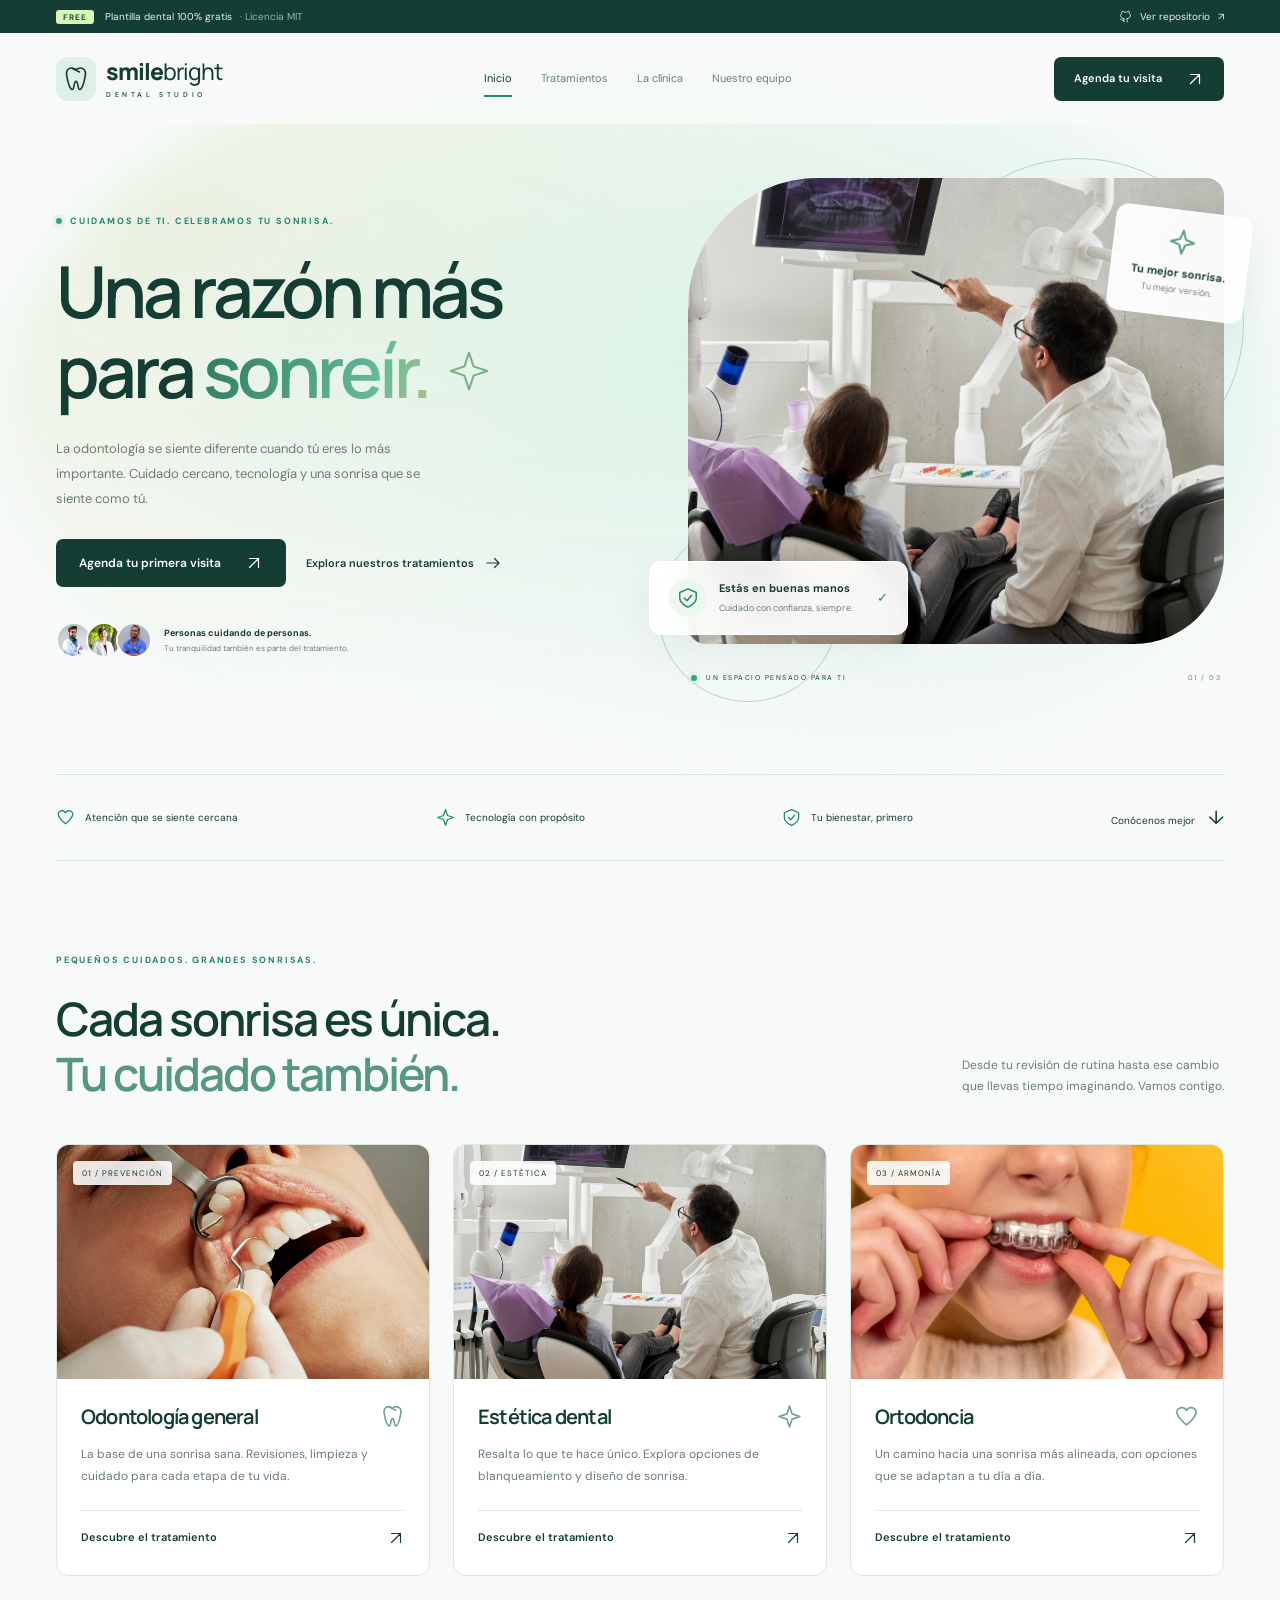
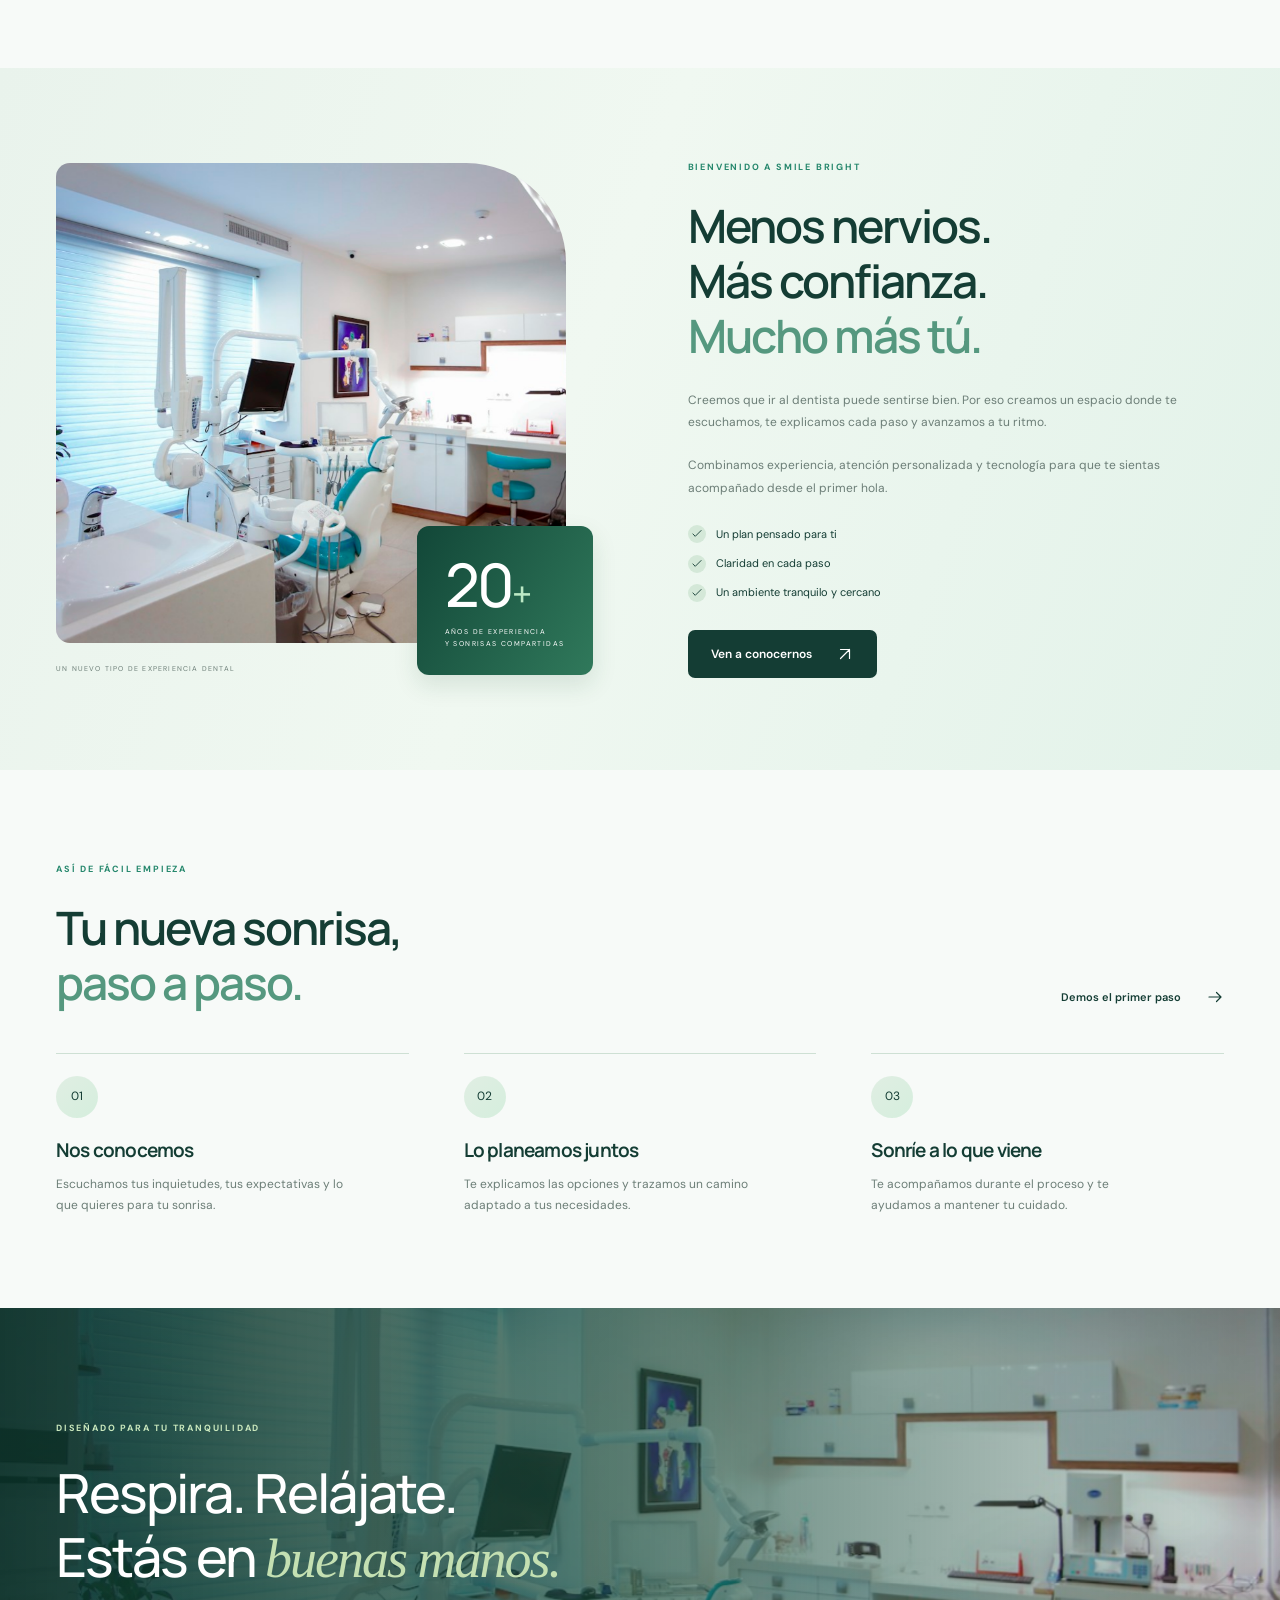
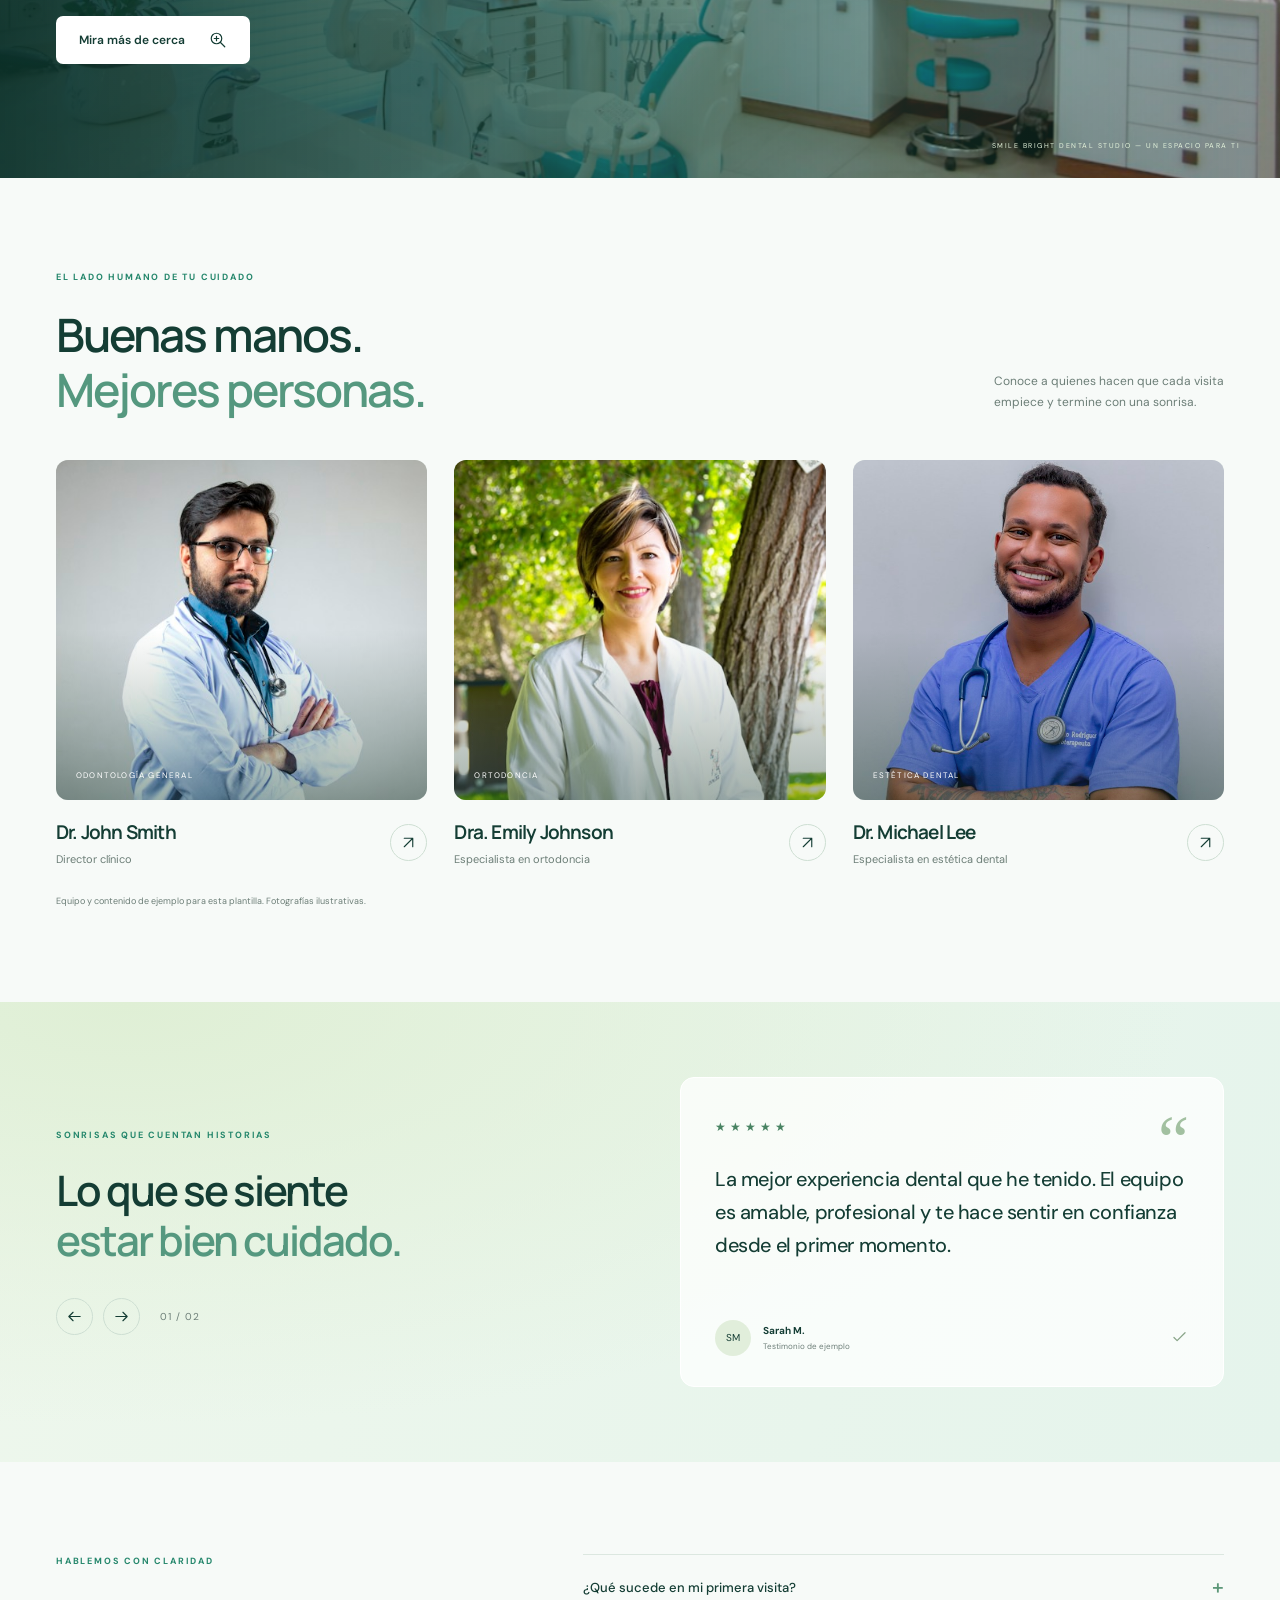
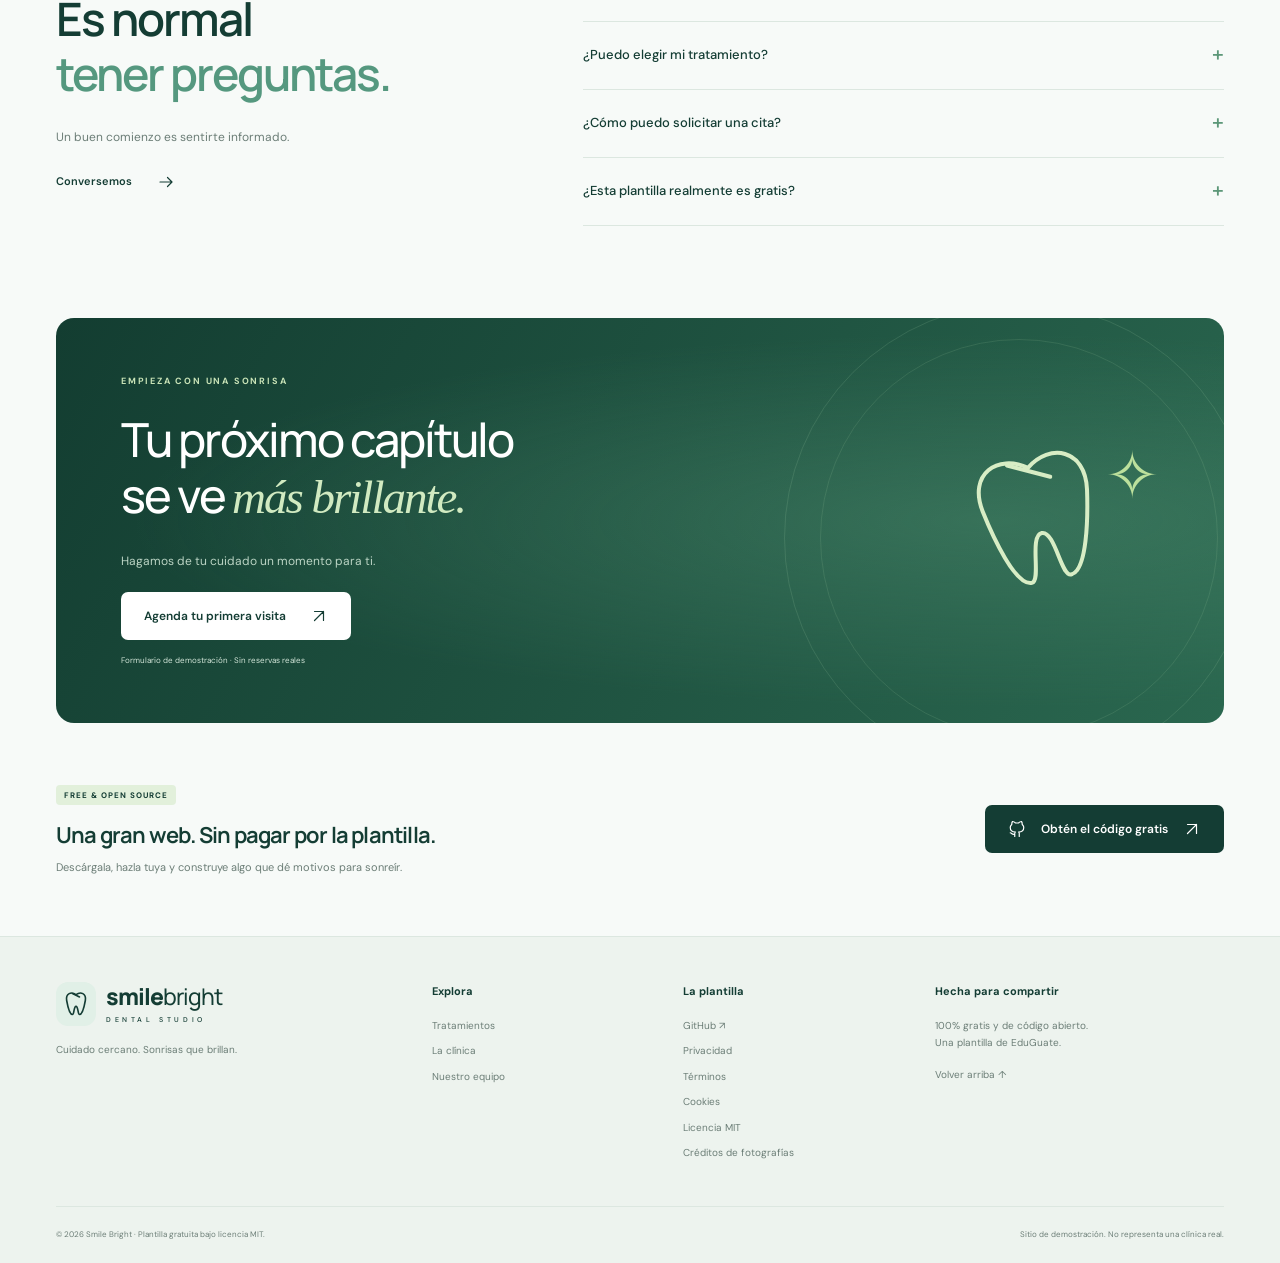
==== commit 54c62ec7: "Add privacy, terms and cookie policy pages GDPR-ready legal templates with placeholders, styled with" ====
--- a/index.html
+++ b/index.html
@@ -51,7 +51,7 @@
     <section class="contact container" id="contact" aria-labelledby="contact-title"><div class="contact-orbit" aria-hidden="true"></div><div class="contact-copy reveal"><p class="eyebrow">EMPIEZA CON UNA SONRISA</p><h2 id="contact-title">Tu próximo capítulo<br>se ve <em>más brillante.</em></h2><p>Hagamos de tu cuidado un momento para ti.</p><button class="button button-white" data-book>Agenda tu primera visita <svg><use href="#up"/></svg></button><span class="contact-note">Formulario de demostración · Sin reservas reales</span></div><div class="contact-graphic" aria-hidden="true"><svg><use href="#tooth"/></svg><span class="graphic-spark">✧</span></div></section>
     <section class="opensource container reveal"><div><span class="free-pill">FREE & OPEN SOURCE</span><h3>Una gran web. Sin pagar por la plantilla.</h3><p>Descárgala, hazla tuya y construye algo que dé motivos para sonreír.</p></div><a class="button button-dark" href="https://github.com/EduGuate/DenthalBootstrapTheme" target="_blank" rel="noopener noreferrer"><svg><use href="#github"/></svg> Obtén el código gratis <svg><use href="#up"/></svg></a></section>
   </main>
-  <footer class="footer"><div class="container"><div class="footer-top"><div><a class="brand" href="#home"><span class="brand-icon"><svg><use href="#tooth"/></svg></span><span>smile<span class="brand-light">bright</span><small>DENTAL STUDIO</small></span></a><p>Cuidado cercano. Sonrisas que brillan.</p></div><div><strong>Explora</strong><a href="#services">Tratamientos</a><a href="#about">La clínica</a><a href="#team">Nuestro equipo</a></div><div><strong>La plantilla</strong><a href="https://github.com/EduGuate/DenthalBootstrapTheme" target="_blank" rel="noopener noreferrer">GitHub ↗</a><a href="LICENSE">Licencia MIT</a><a href="assets/CREDITS.md">Créditos de fotografías</a></div><div><strong>Hecha para compartir</strong><p>100% gratis y de código abierto.<br>Una plantilla de EduGuate.</p><a class="back-top" href="#home">Volver arriba ↑</a></div></div><div class="footer-bottom"><span>© <span id="year">2026</span> Smile Bright · Plantilla gratuita bajo licencia MIT.</span><span>Sitio de demostración. No representa una clínica real.</span></div></div></footer>
+  <footer class="footer"><div class="container"><div class="footer-top"><div><a class="brand" href="#home"><span class="brand-icon"><svg><use href="#tooth"/></svg></span><span>smile<span class="brand-light">bright</span><small>DENTAL STUDIO</small></span></a><p>Cuidado cercano. Sonrisas que brillan.</p></div><div><strong>Explora</strong><a href="#services">Tratamientos</a><a href="#about">La clínica</a><a href="#team">Nuestro equipo</a></div><div><strong>La plantilla</strong><a href="https://github.com/EduGuate/DenthalBootstrapTheme" target="_blank" rel="noopener noreferrer">GitHub ↗</a><a href="privacidad.html">Privacidad</a><a href="terminos.html">Términos</a><a href="cookies.html">Cookies</a><a href="LICENSE">Licencia MIT</a><a href="assets/CREDITS.md">Créditos de fotografías</a></div><div><strong>Hecha para compartir</strong><p>100% gratis y de código abierto.<br>Una plantilla de EduGuate.</p><a class="back-top" href="#home">Volver arriba ↑</a></div></div><div class="footer-bottom"><span>© <span id="year">2026</span> Smile Bright · Plantilla gratuita bajo licencia MIT.</span><span>Sitio de demostración. No representa una clínica real.</span></div></div></footer>
   <dialog id="info-dialog" aria-labelledby="info-title"><button class="dialog-close circle-button" aria-label="Cerrar información"><svg><use href="#close"/></svg></button><p class="eyebrow" id="info-label"></p><h2 id="info-title"></h2><p id="info-copy"></p><button class="button button-dark" data-book>Explorar agenda <svg><use href="#calendar"/></svg></button></dialog>
   <dialog id="image-dialog" aria-label="Imagen ampliada"><button class="dialog-close circle-button" aria-label="Cerrar imagen"><svg><use href="#close"/></svg></button><img id="expanded-image" alt=""><p id="image-caption"></p></dialog>
   <dialog id="booking-dialog" aria-labelledby="booking-title"><button class="dialog-close circle-button" aria-label="Cerrar agenda"><svg><use href="#close"/></svg></button><p class="eyebrow">UN PRIMER PASO PARA TI</p><h2 id="booking-title">Hagamos espacio<br>para <span>tu sonrisa.</span></h2><p class="booking-note">Agenda de demostración. Tus datos no se envían ni se guardan. No se crea una cita real.</p><form id="booking-form"><label for="visitor-name">Tu nombre</label><input id="visitor-name" name="name" autocomplete="off" placeholder="¿Cómo te llamas?" required maxlength="80"><label for="treatment">¿En qué podemos ayudarte?</label><select id="treatment" name="treatment"><option>Primera valoración</option><option>Odontología general</option><option>Estética dental</option><option>Ortodoncia</option></select><label for="visit-date">Fecha que te gustaría</label><input type="date" id="visit-date" name="date" required><button class="button button-dark" type="submit">Ver resumen de mi visita <svg><use href="#arrow"/></svg></button><div id="booking-result" role="status" hidden></div></form></dialog>
